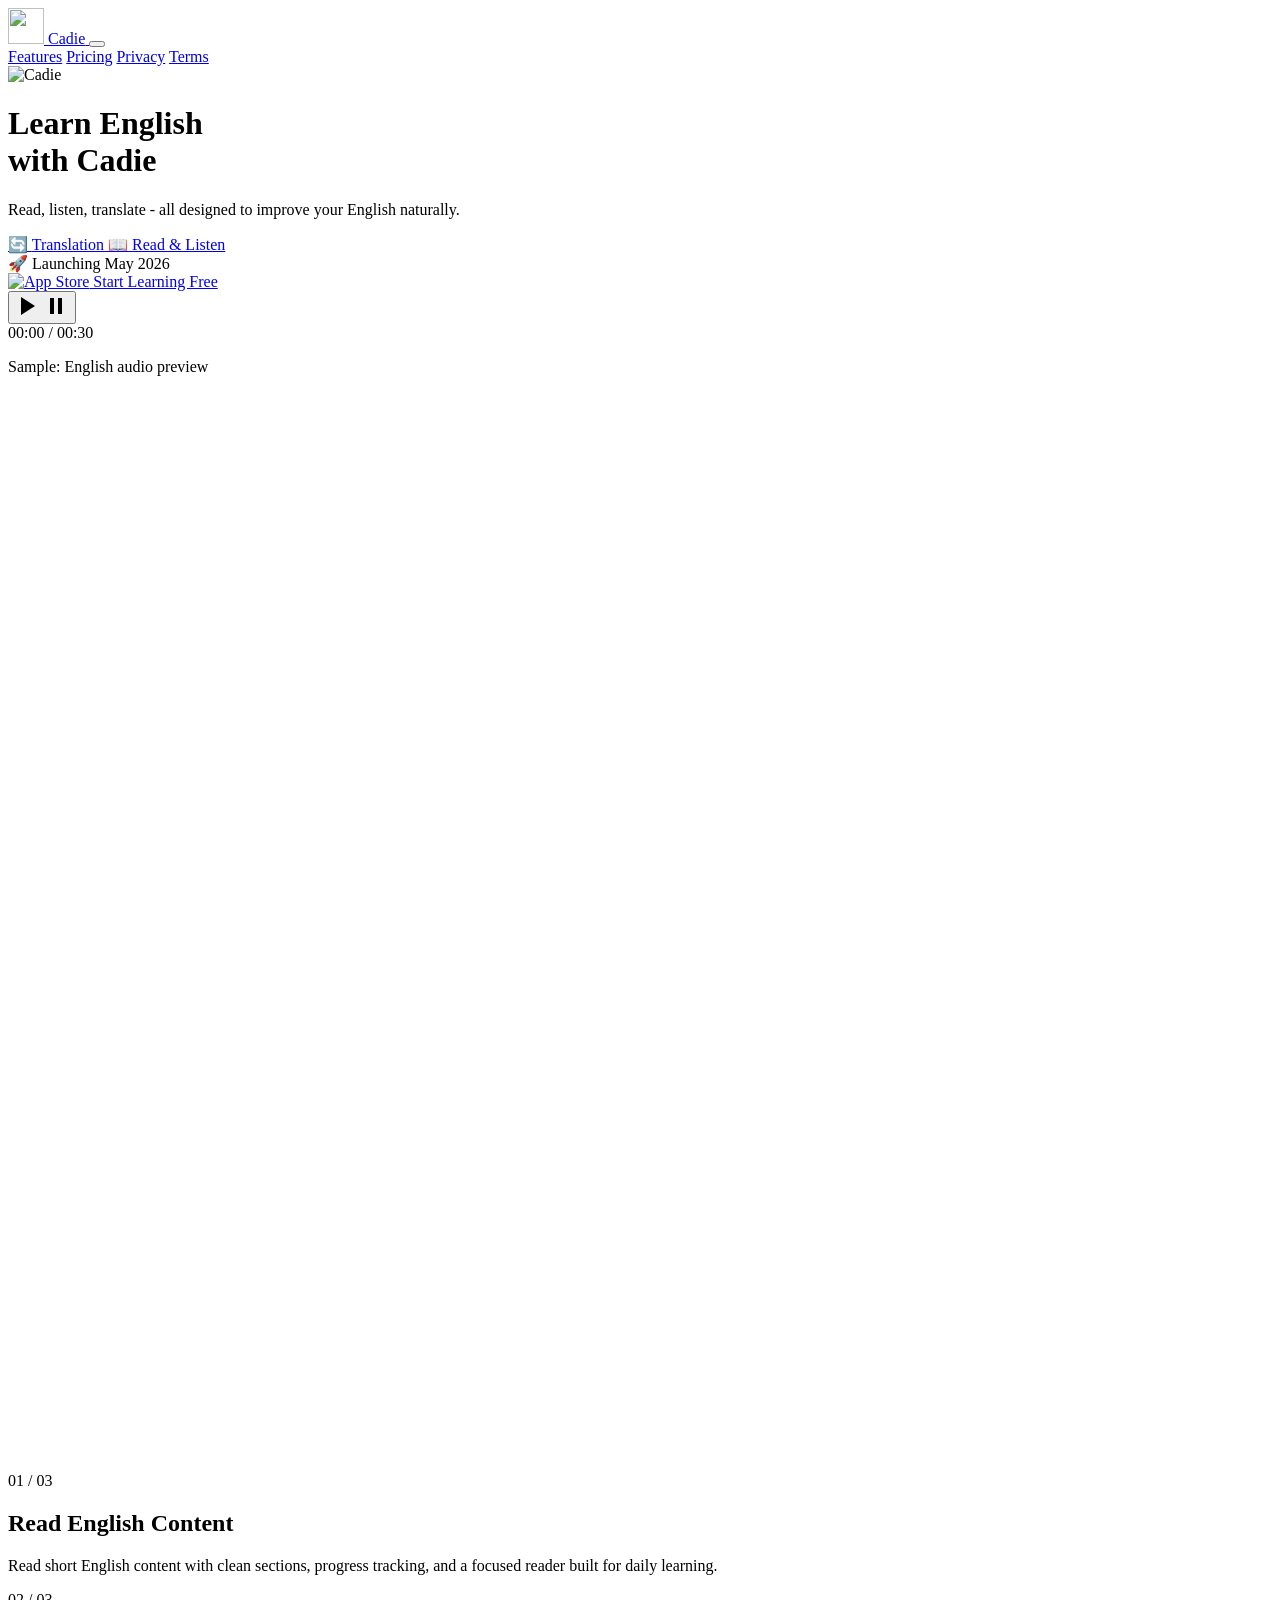
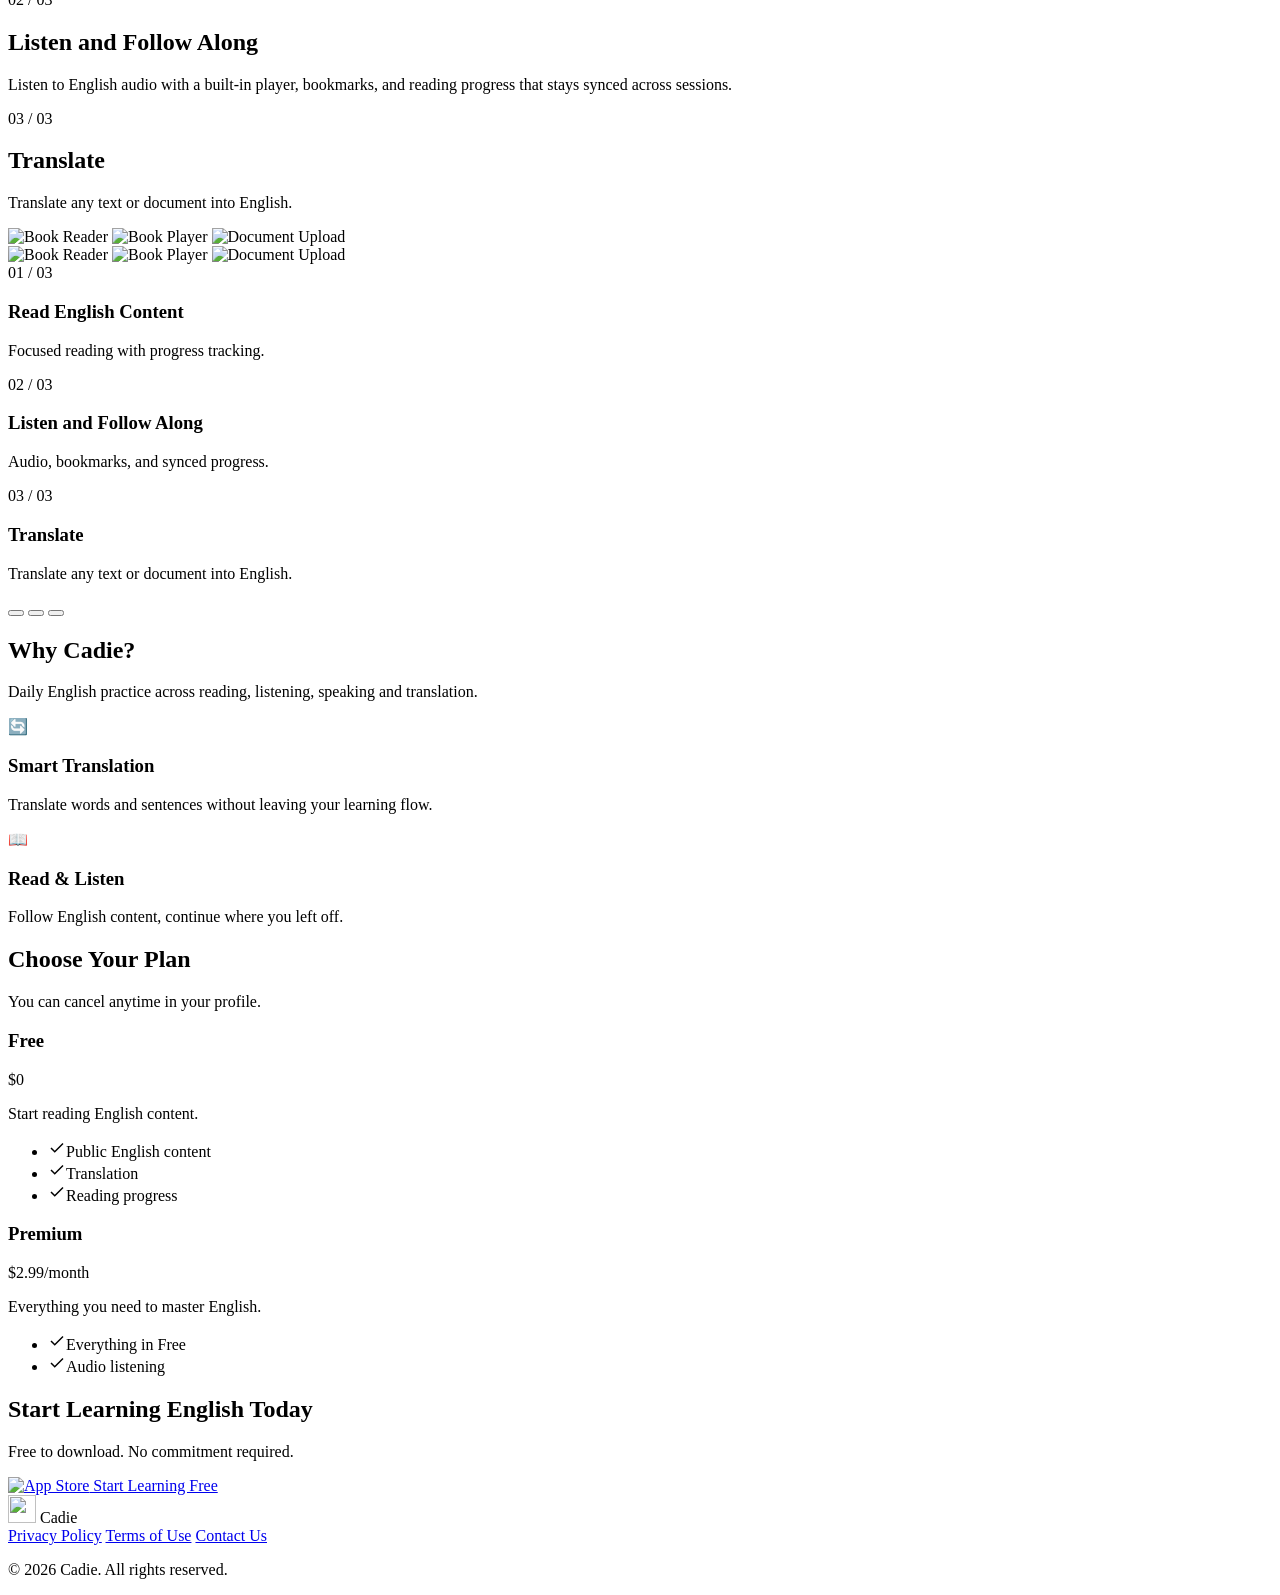
==== index.html @ 2ea4378e "refactor: simplify landing page by removing speaking and document features Remove speaking practice " ====
<!DOCTYPE html>
<html lang="en">
<head>
    <meta charset="UTF-8">
    <meta name="viewport" content="width=device-width, initial-scale=1.0">
    <title>Cadie - Read, Listen English</title>
    <meta name="description" content="Cadie helps you learn English naturally. Read and listen to English content, translate text.">
    <meta name="keywords" content="learn english, english app, english audio summaries, translation">
    <meta name="author" content="Cadie">
    <meta name="robots" content="index, follow">
    <link rel="canonical" href="https://aykutssert.github.io/cadie/">
    <!-- Open Graph -->
    <meta property="og:type" content="website">
    <meta property="og:url" content="https://aykutssert.github.io/cadie/">
    <meta property="og:title" content="Cadie - Read, Listen English">
    <meta property="og:description" content="Learn English with audio content, translation. Free to start.">
    <meta property="og:image" content="https://aykutssert.github.io/cadie/icon.png">
    <!-- Twitter Card -->
    <meta name="twitter:card" content="summary_large_image">
    <meta name="twitter:title" content="Cadie - Read, Listen English">
    <meta name="twitter:description" content="Learn English with audio content, translation.">
    <meta name="twitter:image" content="https://aykutssert.github.io/cadie/icon.png">
    <link rel="preconnect" href="https://fonts.googleapis.com">
    <link rel="preconnect" href="https://fonts.gstatic.com" crossorigin>
    <link href="https://fonts.googleapis.com/css2?family=Inter:wght@400;500;600;700&display=swap" rel="stylesheet">
    <link rel="stylesheet" href="style.css">
    <link rel="icon" type="image/png" href="icon.png">
</head>
<body>
    <div class="nav-overlay"></div>
    <nav class="navbar">
        <div class="container nav-content">
            <a href="." class="logo">
                <img src="dolphin.png" alt="" class="nav-logo" width="36" height="36">
                <span class="logo-text">Cadie</span>
            </a>
            <button class="nav-toggle" aria-label="Toggle menu">
                <span></span>
                <span></span>
                <span></span>
            </button>
            <div class="nav-links">
                <a href="#features">Features</a>
                <a href="#pricing">Pricing</a>
                <a href="privacy.html">Privacy</a>
                <a href="terms.html">Terms</a>
            </div>
        </div>
    </nav>

    <main class="hero">
        <div class="container">
            <div class="hero-content">
                <div class="app-logo">
                    <img src="dolphin.png" alt="Cadie" class="logo-image" width="160" height="160">
                </div>
                <h1>Learn English<br><span class="gradient-text">with </span><span class="cadie-orange">Cadie</span></h1>
                <p class="hero-subtitle">Read, listen, translate - all designed to improve your English naturally.</p>
                <div class="hero-features">
                    <a href="#features" class="feature-pill">
                        <span class="feature-icon">🔄</span>
                        <span>Translation</span>
                    </a>
                    <a href="#features" class="feature-pill">
                        <span class="feature-icon">📖</span>
                        <span>Read & Listen</span>
                    </a>
                </div>
                <div class="launch-banner text-center">
                    <span class="launch-badge">🚀</span>
                    <span class="launch-text">Launching May 2026</span>
                </div>
                <a href="https://apps.apple.com/app/cadie" class="download-btn">
                    <img src="app-store.svg" alt="App Store" width="28" height="32">
                    Start Learning Free
                </a>
            </div>
        </div>
    </main>

    <!-- Audio Preview -->
    <section class="podcast-preview-section">
        <div class="container">
            <div class="podcast-player">
                <button class="podcast-play-btn" id="podcastPlayBtn" aria-label="Play audio preview">
                    <svg class="play-icon" width="24" height="24" viewBox="0 0 24 24" fill="currentColor">
                        <polygon points="5 3 19 12 5 21 5 3"/>
                    </svg>
                    <svg class="pause-icon hidden" width="24" height="24" viewBox="0 0 24 24" fill="currentColor">
                        <rect x="6" y="4" width="4" height="16"/>
                        <rect x="14" y="4" width="4" height="16"/>
                    </svg>
                </button>
                <div class="podcast-waveform">
                    <div class="waveform-bars">
                        <span></span><span></span><span></span><span></span><span></span>
                        <span></span><span></span><span></span><span></span><span></span>
                        <span></span><span></span><span></span><span></span><span></span>
                        <span></span><span></span><span></span><span></span><span></span>
                    </div>
                </div>
                <div class="podcast-time" id="podcastTime">00:00 / 00:30</div>
            </div>
            <p class="podcast-label">Sample: English audio preview</p>
        </div>
    </section>

    <!-- Marquee Section -->
    <section class="marquee-section">
        <div class="marquee-row marquee-right">
            <div class="marquee-track">
                <div class="marquee-item"><img src="covers/1.avif" alt=""></div>
                <div class="marquee-item"><img src="covers/2.avif" alt=""></div>
                <div class="marquee-item"><img src="covers/3.avif" alt=""></div>
                <div class="marquee-item"><img src="covers/4.avif" alt=""></div>
                <div class="marquee-item"><img src="covers/5.avif" alt=""></div>
                <div class="marquee-item"><img src="covers/6.avif" alt=""></div>
                <div class="marquee-item"><img src="covers/7.avif" alt=""></div>
                <div class="marquee-item"><img src="covers/8.avif" alt=""></div>
                <div class="marquee-item"><img src="covers/9.avif" alt=""></div>
                <div class="marquee-item"><img src="covers/10.avif" alt=""></div>
                <div class="marquee-item"><img src="covers/11.avif" alt=""></div>
                <div class="marquee-item"><img src="covers/12.avif" alt=""></div>
                <div class="marquee-item"><img src="covers/13.avif" alt=""></div>
                <div class="marquee-item"><img src="covers/14.avif" alt=""></div>
                <div class="marquee-item"><img src="covers/15.avif" alt=""></div>
                <div class="marquee-item"><img src="covers/1.avif" alt=""></div>
                <div class="marquee-item"><img src="covers/2.avif" alt=""></div>
                <div class="marquee-item"><img src="covers/3.avif" alt=""></div>
                <div class="marquee-item"><img src="covers/4.avif" alt=""></div>
                <div class="marquee-item"><img src="covers/5.avif" alt=""></div>
                <div class="marquee-item"><img src="covers/6.avif" alt=""></div>
                <div class="marquee-item"><img src="covers/7.avif" alt=""></div>
                <div class="marquee-item"><img src="covers/8.avif" alt=""></div>
                <div class="marquee-item"><img src="covers/9.avif" alt=""></div>
                <div class="marquee-item"><img src="covers/10.avif" alt=""></div>
                <div class="marquee-item"><img src="covers/11.avif" alt=""></div>
                <div class="marquee-item"><img src="covers/12.avif" alt=""></div>
                <div class="marquee-item"><img src="covers/13.avif" alt=""></div>
                <div class="marquee-item"><img src="covers/14.avif" alt=""></div>
                <div class="marquee-item"><img src="covers/15.avif" alt=""></div>
            </div>
        </div>
        <div class="marquee-row marquee-left">
            <div class="marquee-track">
                <div class="marquee-item"><img src="covers/16.avif" alt=""></div>
                <div class="marquee-item"><img src="covers/17.avif" alt=""></div>
                <div class="marquee-item"><img src="covers/18.avif" alt=""></div>
                <div class="marquee-item"><img src="covers/19.avif" alt=""></div>
                <div class="marquee-item"><img src="covers/20.avif" alt=""></div>
                <div class="marquee-item"><img src="covers/21.avif" alt=""></div>
                <div class="marquee-item"><img src="covers/22.avif" alt=""></div>
                <div class="marquee-item"><img src="covers/23.avif" alt=""></div>
                <div class="marquee-item"><img src="covers/24.avif" alt=""></div>
                <div class="marquee-item"><img src="covers/25.avif" alt=""></div>
                <div class="marquee-item"><img src="covers/26.avif" alt=""></div>
                <div class="marquee-item"><img src="covers/27.avif" alt=""></div>
                <div class="marquee-item"><img src="covers/28.avif" alt=""></div>
                <div class="marquee-item"><img src="covers/29.avif" alt=""></div>
                <div class="marquee-item"><img src="covers/30.avif" alt=""></div>
                <div class="marquee-item"><img src="covers/16.avif" alt=""></div>
                <div class="marquee-item"><img src="covers/17.avif" alt=""></div>
                <div class="marquee-item"><img src="covers/18.avif" alt=""></div>
                <div class="marquee-item"><img src="covers/19.avif" alt=""></div>
                <div class="marquee-item"><img src="covers/20.avif" alt=""></div>
                <div class="marquee-item"><img src="covers/21.avif" alt=""></div>
                <div class="marquee-item"><img src="covers/22.avif" alt=""></div>
                <div class="marquee-item"><img src="covers/23.avif" alt=""></div>
                <div class="marquee-item"><img src="covers/24.avif" alt=""></div>
                <div class="marquee-item"><img src="covers/25.avif" alt=""></div>
                <div class="marquee-item"><img src="covers/26.avif" alt=""></div>
                <div class="marquee-item"><img src="covers/27.avif" alt=""></div>
                <div class="marquee-item"><img src="covers/28.avif" alt=""></div>
                <div class="marquee-item"><img src="covers/29.avif" alt=""></div>
                <div class="marquee-item"><img src="covers/30.avif" alt=""></div>
            </div>
        </div>
    </section>

    <!-- Scroll-Driven Phone Mockup Section -->
    <section id="features" class="features-scroll-section">
        <div class="container features-scroll-container">
            <!-- Left: Scrolling text content -->
            <div class="features-text-content">
                <div class="feature-step" data-step="1">
                    <span class="step-number">01 / 03</span>
                    <h2>Read English Content</h2>
                    <p>Read short English content with clean sections, progress tracking, and a focused reader built for daily learning.</p>
                </div>
                <div class="feature-step" data-step="2">
                    <span class="step-number">02 / 03</span>
                    <h2>Listen and Follow Along</h2>
                    <p>Listen to English audio with a built-in player, bookmarks, and reading progress that stays synced across sessions.</p>
                </div>
                <div class="feature-step" data-step="3">
                    <span class="step-number">03 / 03</span>
                    <h2>Translate</h2>
                    <p>Translate any text or document into English.</p>
                </div>
            </div>

            <!-- Right: Sticky phone mockup (Desktop only) -->
            <div class="phone-mockup-container desktop-only">
                <div class="raw-phone-container">
                    <img src="module-img/book-reader.svg" alt="Book Reader" class="raw-phone-img" data-step="1">
                    <img src="module-img/book-player.svg" alt="Book Player" class="raw-phone-img" data-step="2">
                    <img src="module-img/translate.svg" alt="Document Upload" class="raw-phone-img" data-step="3">
                </div>
            </div>

            <!-- Mobile Single Phone Carousel (Mobile only) -->
            <div class="mobile-carousel mobile-only">
                <div class="mobile-raw-container">
                    <img src="module-img/book-reader.svg" alt="Book Reader" class="mobile-raw-img" data-slide="0">
                    <img src="module-img/book-player.svg" alt="Book Player" class="mobile-raw-img" data-slide="1">
                    <img src="module-img/translate.svg" alt="Document Upload" class="mobile-raw-img" data-slide="2">
                </div>
                <div class="mobile-text-content">
                    <div class="mobile-text-slide" data-slide="0">
                        <span class="step-number">01 / 03</span>
                        <h3>Read English Content</h3>
                        <p>Focused reading with progress tracking.</p>
                    </div>
                    <div class="mobile-text-slide" data-slide="1">
                        <span class="step-number">02 / 03</span>
                        <h3>Listen and Follow Along</h3>
                        <p>Audio, bookmarks, and synced progress.</p>
                    </div>
                    <div class="mobile-text-slide" data-slide="2">
                        <span class="step-number">03 / 03</span>
                        <h3>Translate</h3>
                        <p>Translate any text or document into English.</p>
                    </div>
                </div>
                <div class="carousel-dots">
                    <button class="dot" data-slide="0"></button>
                    <button class="dot" data-slide="1"></button>
                    <button class="dot" data-slide="2"></button>
                </div>
            </div>
        </div>
    </section>

    <script>
        // Mobile Nav Toggle
        const navToggle = document.querySelector('.nav-toggle');
        const navLinks = document.querySelector('.nav-links');
        const navOverlay = document.querySelector('.nav-overlay');

        function toggleNav() {
            navToggle.classList.toggle('active');
            navLinks.classList.toggle('active');
            navOverlay.classList.toggle('active');
            document.body.style.overflow = navLinks.classList.contains('active') ? 'hidden' : '';
        }

        if (navToggle) {
            navToggle.addEventListener('click', toggleNav);
        }

        if (navOverlay) {
            navOverlay.addEventListener('click', toggleNav);
        }

        // Close nav when clicking links
        document.querySelectorAll('.nav-links a').forEach(link => {
            link.addEventListener('click', () => {
                if (navLinks.classList.contains('active')) {
                    toggleNav();
                }
            });
        });

        // Smooth scroll for anchor links
        document.querySelectorAll('a[href^="#"]').forEach(anchor => {
            anchor.addEventListener('click', function(e) {
                e.preventDefault();
                const target = document.querySelector(this.getAttribute('href'));
                if (target) {
                    target.scrollIntoView({ behavior: 'smooth', block: 'start' });
                }
            });
        });

        // Scroll-driven phone mockup section (Desktop)
        document.addEventListener('DOMContentLoaded', function() {
            const steps = document.querySelectorAll('.feature-step');
            const screenImages = document.querySelectorAll('.raw-phone-img');

            function updateActiveStep() {
                if (window.innerWidth <= 1024) return;
                const mid = window.innerHeight / 2;
                let activeStep = null;
                steps.forEach(step => {
                    const rect = step.getBoundingClientRect();
                    if (rect.top <= mid && rect.bottom >= mid) {
                        activeStep = step;
                    }
                });
                if (!activeStep) {
                    // fallback: pick closest step center to viewport middle
                    let minDist = Infinity;
                    steps.forEach(step => {
                        const rect = step.getBoundingClientRect();
                        const center = (rect.top + rect.bottom) / 2;
                        const dist = Math.abs(center - mid);
                        if (dist < minDist) { minDist = dist; activeStep = step; }
                    });
                }
                if (!activeStep) return;
                const step = activeStep.dataset.step;
                steps.forEach(s => s.classList.remove('active'));
                activeStep.classList.add('active');
                screenImages.forEach(img => {
                    img.classList.remove('active');
                    if (img.dataset.step === step) img.classList.add('active');
                });
            }

            window.addEventListener('scroll', updateActiveStep, { passive: true });
            updateActiveStep();

            // Mobile Single Phone Carousel
            const mobileCarousel = document.querySelector('.mobile-carousel');
            const mobileScreenImgs = document.querySelectorAll('.mobile-raw-img');
            const mobileTextSlides = document.querySelectorAll('.mobile-text-slide');
            const mobileDots = document.querySelectorAll('.carousel-dots .dot');
            
            if (mobileCarousel && mobileScreenImgs.length > 0) {
                let currentSlide = 0;
                let startX = 0;
                let isDragging = false;

                function goToSlide(index) {
                    if (index < 0) index = 0;
                    if (index >= mobileScreenImgs.length) index = mobileScreenImgs.length - 1;
                    currentSlide = index;
                    
                    // Update screen image
                    mobileScreenImgs.forEach((img, i) => {
                        img.classList.toggle('active', i === currentSlide);
                    });
                    
                    // Update text
                    mobileTextSlides.forEach((slide, i) => {
                        slide.classList.toggle('active', i === currentSlide);
                    });
                    
                    // Update dots
                    mobileDots.forEach((dot, i) => {
                        dot.classList.toggle('active', i === currentSlide);
                    });
                }

                // Dot click handlers
                mobileDots.forEach((dot, index) => {
                    dot.addEventListener('click', () => goToSlide(index));
                });

                // Touch/Swipe handlers on the carousel container
                mobileCarousel.addEventListener('touchstart', (e) => {
                    startX = e.touches[0].clientX;
                    isDragging = true;
                }, { passive: true });

                mobileCarousel.addEventListener('touchend', (e) => {
                    if (!isDragging) return;
                    isDragging = false;
                    
                    const endX = e.changedTouches[0].clientX;
                    const diff = startX - endX;
                    
                    if (diff > 50) {
                        goToSlide(currentSlide + 1);
                    } else if (diff < -50) {
                        goToSlide(currentSlide - 1);
                    }
                }, { passive: true });

                // Mouse drag handlers for desktop testing
                mobileCarousel.addEventListener('mousedown', (e) => {
                    startX = e.clientX;
                    isDragging = true;
                });

                mobileCarousel.addEventListener('mouseup', (e) => {
                    if (!isDragging) return;
                    isDragging = false;
                    
                    const diff = startX - e.clientX;
                    
                    if (diff > 50) {
                        goToSlide(currentSlide + 1);
                    } else if (diff < -50) {
                        goToSlide(currentSlide - 1);
                    }
                });

                mobileCarousel.addEventListener('mouseleave', () => {
                    isDragging = false;
                });
            }

            // Actors section - click to play audio preview
            const actorCards = document.querySelectorAll('.actor-card');
            let currentAudio = null;
            let currentCard = null;
            
            actorCards.forEach(card => {
                card.addEventListener('click', function() {
                    const audioPath = this.dataset.audio;
                    
                    // If clicking the same card that's playing, stop it
                    if (currentCard === this && currentAudio && !currentAudio.paused) {
                        currentAudio.pause();
                        currentAudio.currentTime = 0;
                        this.classList.remove('playing');
                        currentCard = null;
                        return;
                    }
                    
                    // Stop any currently playing audio
                    if (currentAudio) {
                        currentAudio.pause();
                        currentAudio.currentTime = 0;
                        if (currentCard) {
                            currentCard.classList.remove('playing');
                        }
                    }
                    
                    // Play new audio
                    currentAudio = new Audio(audioPath);
                    currentCard = this;
                    this.classList.add('playing');
                    
                    currentAudio.play().catch(e => {
                        console.log('Audio playback failed:', e);
                    });
                    
                    currentAudio.onended = () => {
                        this.classList.remove('playing');
                        currentAudio = null;
                        currentCard = null;
                    };
                });
            });

            // Mobile Actors Carousel
            const isMobile = window.innerWidth <= 900;
            if (isMobile) {
                const actorsGrid = document.querySelector('.actors-grid');
                const actorCards = document.querySelectorAll('.actor-card');
                const actorDots = document.querySelectorAll('.actors-dot');
                
                if (actorsGrid && actorCards.length > 0) {
                    let currentActor = 0;
                    let startX = 0;
                    let isDragging = false;
                    let scrollLeft = 0;

                    // Set first card active
                    actorCards[0].classList.add('active');

                    function goToActor(index) {
                        if (index < 0) index = 0;
                        if (index >= actorCards.length) index = actorCards.length - 1;
                        currentActor = index;
                        
                        const cardWidth = 240;
                        const gap = 16;
                        const offset = currentActor * (cardWidth + gap);
                        
                        actorCards.forEach((card, i) => {
                            card.classList.toggle('active', i === currentActor);
                        });
                        
                        actorDots.forEach((dot, i) => {
                            dot.classList.toggle('active', i === currentActor);
                        });

                        // Scroll to center the card
                        const containerWidth = actorsGrid.parentElement.offsetWidth;
                        const centerOffset = offset - (containerWidth / 2) + (cardWidth / 2);
                        actorsGrid.parentElement.scrollTo({
                            left: centerOffset,
                            behavior: 'smooth'
                        });
                    }

                    // Touch events for swipe
                    actorsGrid.addEventListener('touchstart', (e) => {
                        isDragging = true;
                        startX = e.touches[0].clientX;
                    }, { passive: true });

                    actorsGrid.addEventListener('touchmove', (e) => {
                        if (!isDragging) return;
                    }, { passive: true });

                    actorsGrid.addEventListener('touchend', (e) => {
                        if (!isDragging) return;
                        isDragging = false;
                        const endX = e.changedTouches[0].clientX;
                        const diff = startX - endX;
                        
                        if (Math.abs(diff) > 50) {
                            if (diff > 0) {
                                goToActor(currentActor + 1);
                            } else {
                                goToActor(currentActor - 1);
                            }
                        }
                    }, { passive: true });

                    // Dot navigation
                    actorDots.forEach((dot, index) => {
                        dot.addEventListener('click', () => goToActor(index));
                    });

                    // Click on card to activate
                    actorCards.forEach((card, index) => {
                        card.addEventListener('click', () => goToActor(index));
                    });
                }
            }

            // Podcast Player
            const podcastPlayBtn = document.getElementById('podcastPlayBtn');
            const podcastPlayer = document.querySelector('.podcast-player');
            const podcastTime = document.getElementById('podcastTime');
            
            if (podcastPlayBtn) {
                let podcastAudio = new Audio('book-audio.mp3');
                let isPlaying = false;
                
                function formatTime(seconds) {
                    const mins = Math.floor(seconds / 60);
                    const secs = Math.floor(seconds % 60);
                    return `${mins.toString().padStart(2, '0')}:${secs.toString().padStart(2, '0')}`;
                }
                
                function updateTime() {
                    const current = formatTime(podcastAudio.currentTime);
                    const duration = formatTime(podcastAudio.duration || 30);
                    podcastTime.textContent = `${current} / ${duration}`;
                }
                
                podcastPlayBtn.addEventListener('click', () => {
                    isPlaying = !isPlaying;
                    
                    if (isPlaying) {
                        podcastAudio.play().catch(e => console.log('Audio play failed:', e));
                        podcastPlayer.classList.add('playing');
                        podcastPlayBtn.querySelector('.play-icon').classList.add('hidden');
                        podcastPlayBtn.querySelector('.pause-icon').classList.remove('hidden');
                    } else {
                        podcastAudio.pause();
                        podcastPlayer.classList.remove('playing');
                        podcastPlayBtn.querySelector('.play-icon').classList.remove('hidden');
                        podcastPlayBtn.querySelector('.pause-icon').classList.add('hidden');
                    }
                });
                
                podcastAudio.addEventListener('timeupdate', updateTime);
                
                podcastAudio.addEventListener('ended', () => {
                    isPlaying = false;
                    podcastPlayer.classList.remove('playing');
                    podcastPlayBtn.querySelector('.play-icon').classList.remove('hidden');
                    podcastPlayBtn.querySelector('.pause-icon').classList.add('hidden');
                    podcastAudio.currentTime = 0;
                    updateTime();
                });
                
                // Initial time display
                podcastAudio.addEventListener('loadedmetadata', updateTime);
            }
        });
    </script>

    <!-- Why Cadie Section -->
    <section class="why-section">
        <div class="container">
            <div class="why-header">
                <h2>Why Cadie?</h2>
                <p>Daily English practice across reading, listening, speaking and translation.</p>
            </div>
            <div class="why-grid">
                <div class="why-card">
                    <div class="why-icon">🔄</div>
                    <h3>Smart Translation</h3>
                    <p>Translate words and sentences without leaving your learning flow.</p>
                </div>
                <div class="why-card">
                    <div class="why-icon">📖</div>
                    <h3>Read & Listen</h3>
                    <p>Follow English content, continue where you left off.</p>
                </div>
            </div>
        </div>
    </section>

    <!-- Pricing Section -->
    <section id="pricing" class="pricing-section">
        <div class="container">
            <div class="pricing-header">
                <h2>Choose Your Plan</h2>
                <p>You can cancel anytime in your profile.</p>
            </div>
            <div class="pricing-grid">
                <!-- Free Plan -->
                <div class="pricing-card">
                    <div class="pricing-card-header">
                        <h3>Free</h3>
                        <div class="price">$0</div>
                    </div>
                    <p class="pricing-summary">Start reading English content.</p>
                    <ul class="pricing-features">
                        <li><svg width="18" height="18" viewBox="0 0 24 24" fill="none" stroke="currentColor" stroke-width="2"><polyline points="20 6 9 17 4 12"/></svg><span>Public English content</span></li>
                        <li><svg width="18" height="18" viewBox="0 0 24 24" fill="none" stroke="currentColor" stroke-width="2"><polyline points="20 6 9 17 4 12"/></svg><span>Translation</span></li>
                        <li><svg width="18" height="18" viewBox="0 0 24 24" fill="none" stroke="currentColor" stroke-width="2"><polyline points="20 6 9 17 4 12"/></svg><span>Reading progress</span></li>
                    </ul>
                </div>

                <!-- Premium Plan -->
                <div class="pricing-card">
                    <div class="pricing-card-header">
                        <h3>Premium</h3>
                        <div class="price">$2.99<span>/month</span></div>
                    </div>
                    <p class="pricing-summary">Everything you need to master English.</p>
                    <ul class="pricing-features">
                        <li><svg width="18" height="18" viewBox="0 0 24 24" fill="none" stroke="currentColor" stroke-width="2"><polyline points="20 6 9 17 4 12"/></svg><span>Everything in Free</span></li>
                        <li><svg width="18" height="18" viewBox="0 0 24 24" fill="none" stroke="currentColor" stroke-width="2"><polyline points="20 6 9 17 4 12"/></svg><span>Audio listening</span></li>
                    </ul>
                </div>
            </div>
        </div>
    </section>

    <!-- CTA Section -->
    <section class="cta-section">
        <div class="container">
            <div class="cta-content">
                <h2>Start Learning English Today</h2>
                <p>Free to download. No commitment required.</p>
                <a href="https://apps.apple.com/app/cadie" class="download-btn">
                    <img src="app-store.svg" alt="App Store" width="28" height="32">
                    Start Learning Free
                </a>
            </div>
        </div>
    </section>

    <footer class="footer">
        <div class="container footer-content">
            <div class="footer-brand">
                <img src="dolphin.png" alt="" class="footer-logo" width="28" height="28">
                <span class="footer-name">Cadie</span>
            </div>
            <div class="footer-links">
                <a href="privacy.html">Privacy Policy</a>
                <a href="terms.html">Terms of Use</a>
                <a href="mailto:aykutssert@gmail.com">Contact Us</a>
            </div>
            <p class="footer-copy">&copy; 2026 Cadie. All rights reserved.</p>
        </div>
    </footer>
</body>
</html>
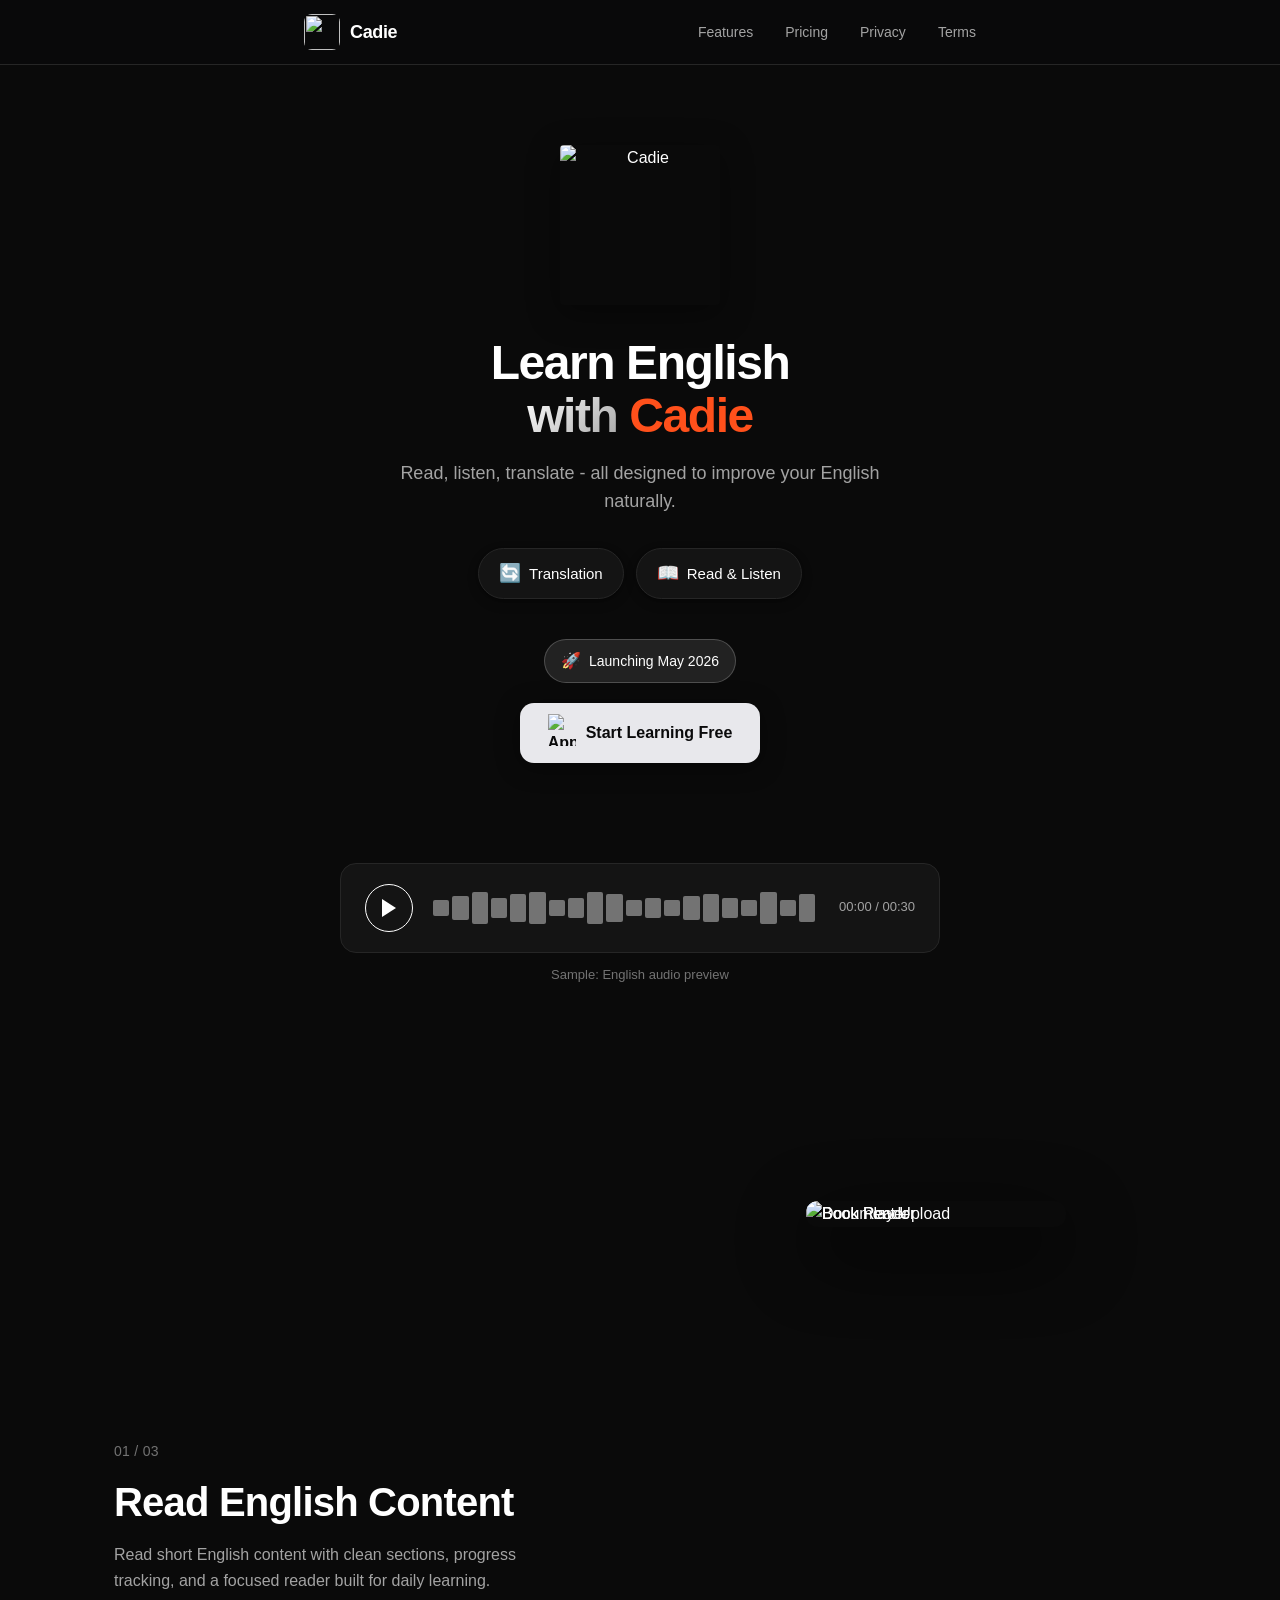
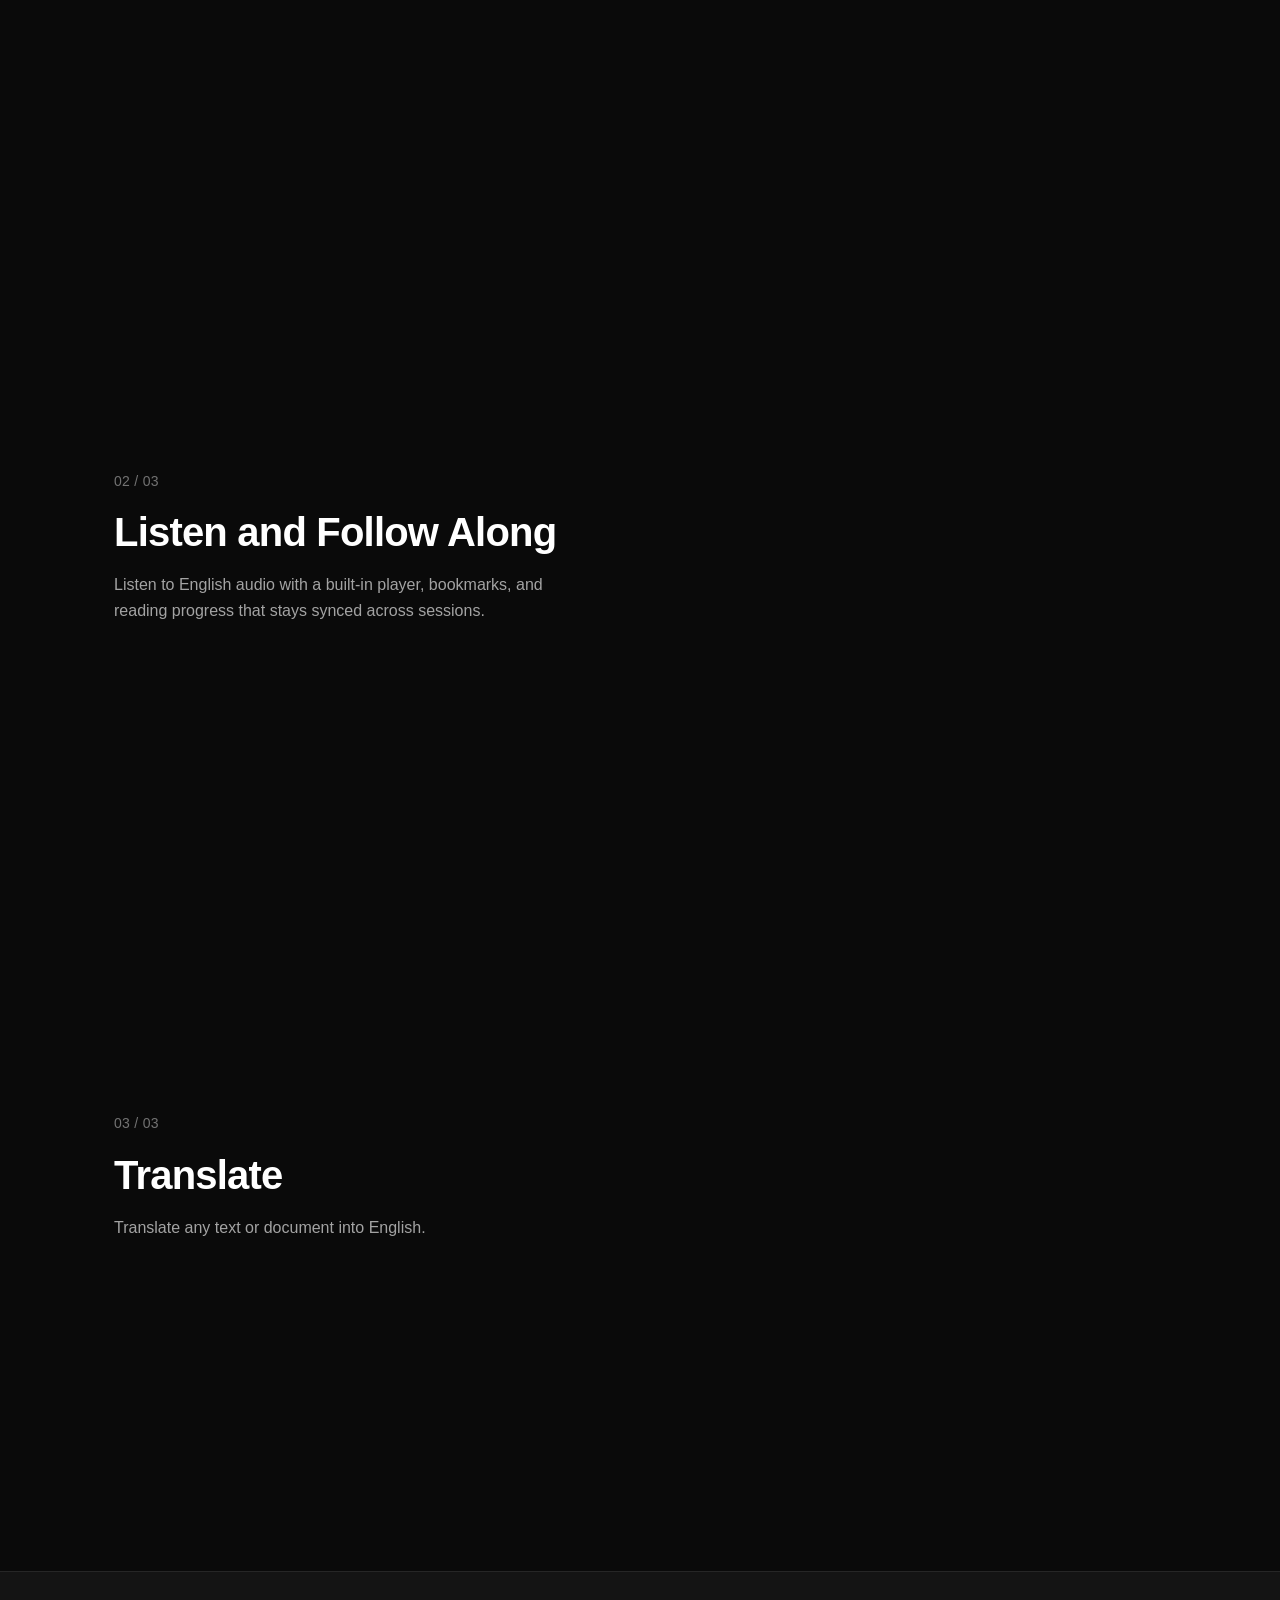
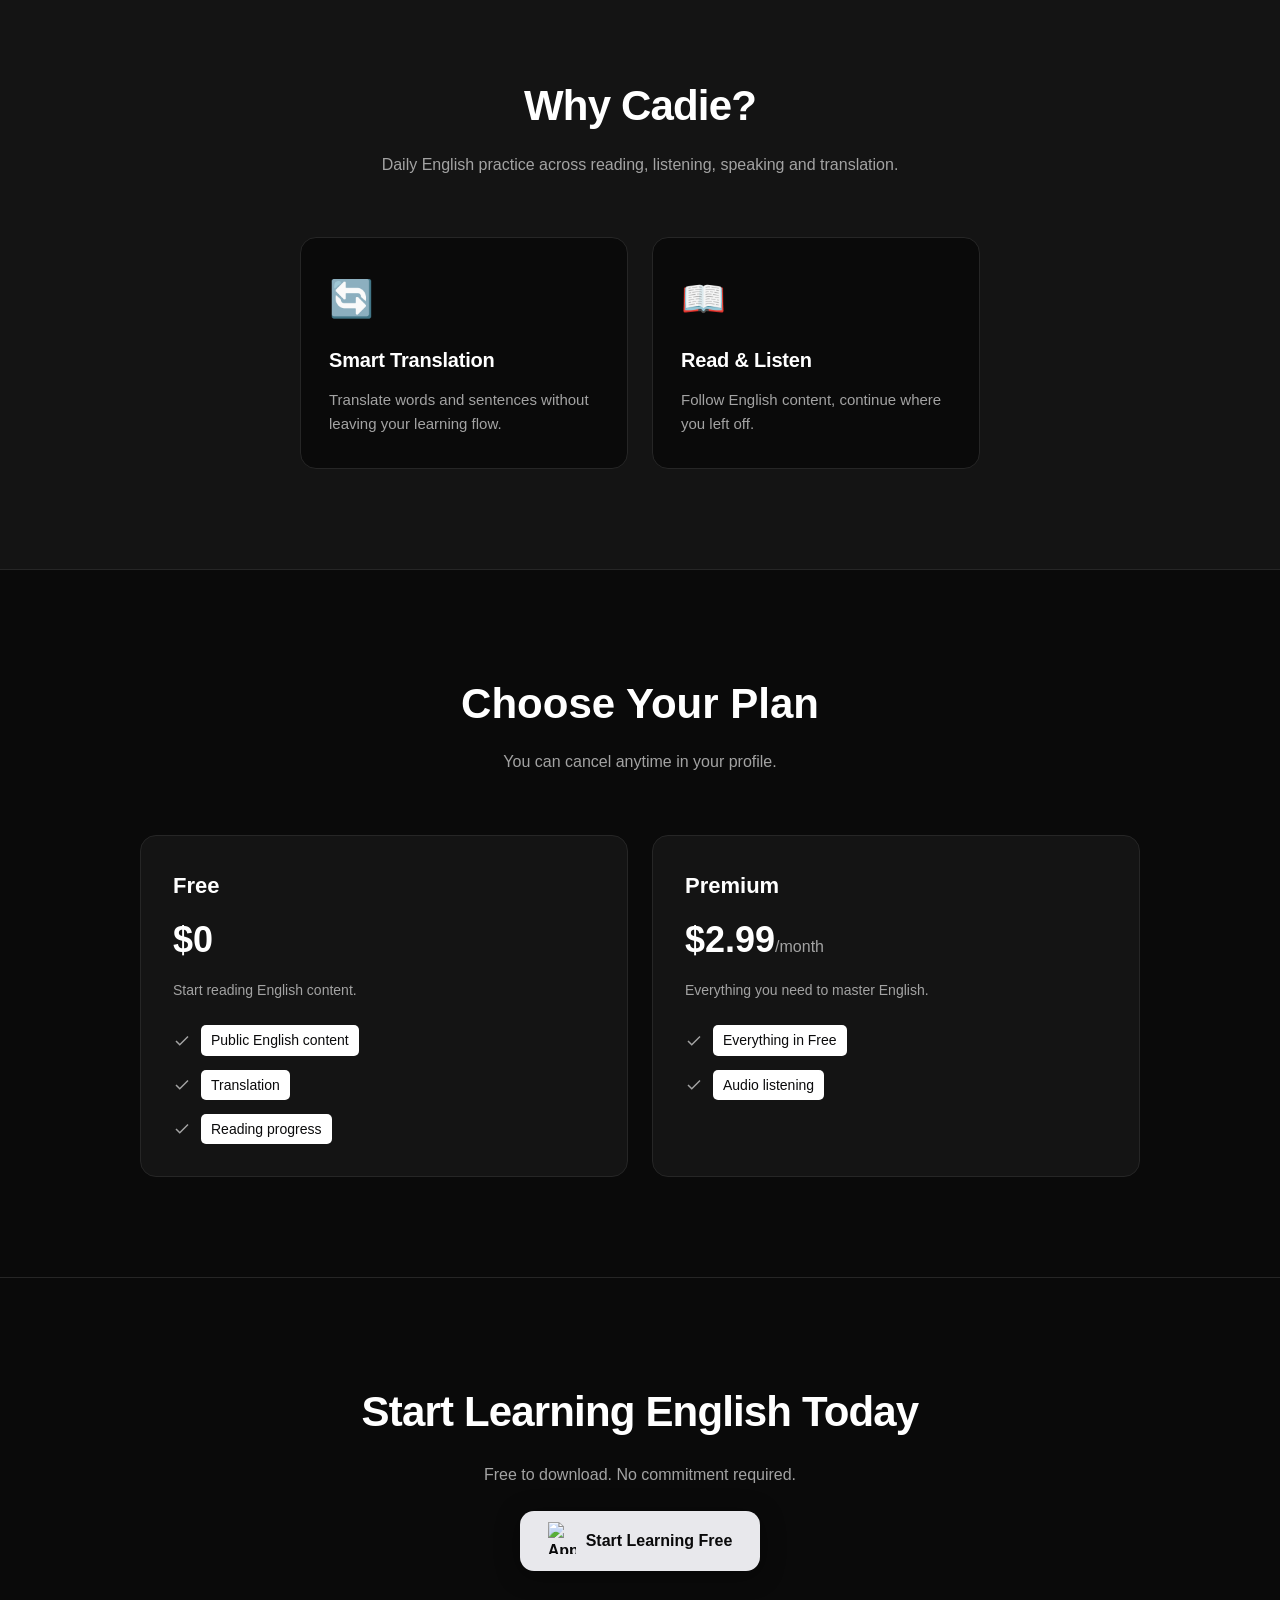
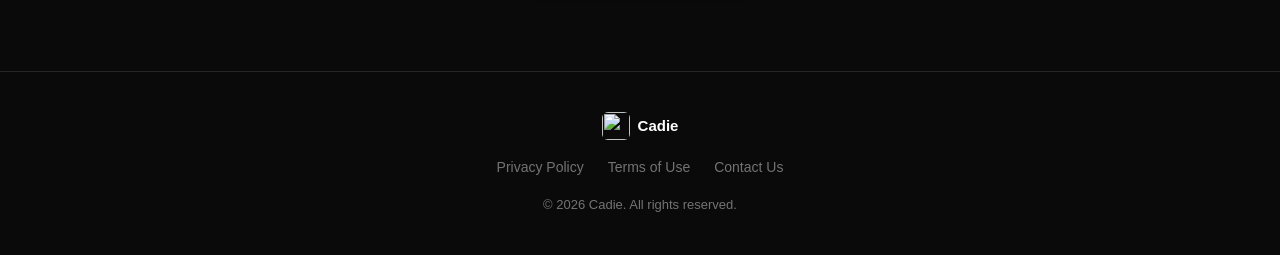
==== commit bdb74103: "fix: center 2-card why-grid and initialize mobile carousel first slide why-grid was set to 3 columns" ====
--- a/index.html
+++ b/index.html
@@ -399,6 +399,8 @@
                 mobileCarousel.addEventListener('mouseleave', () => {
                     isDragging = false;
                 });
+
+                goToSlide(0);
             }
 
             // Actors section - click to play audio preview
--- a/style.css
+++ b/style.css
@@ -0,0 +1,1450 @@
+/* ============================================
+   Cadie — Legal Pages
+   Clean, modern, professional
+   ============================================ */
+
+:root {
+    --bg: #0A0A0A;
+    --bg-card: #141414;
+    --text-primary: #FFFFFF;
+    --text-secondary: #A3A3A3;
+    --text-muted: #737373;
+    --accent: #FFFFFF;
+    --accent-light: #E5E5E5;
+    --accent-bg: #1A1A1A;
+    --border: #262626;
+    --radius: 16px;
+    --radius-sm: 10px;
+    --shadow: 0 1px 3px rgba(0,0,0,0.3), 0 4px 12px rgba(0,0,0,0.2);
+    --shadow-lg: 0 4px 24px rgba(0,0,0,0.4);
+}
+
+* {
+    margin: 0;
+    padding: 0;
+    box-sizing: border-box;
+}
+
+html {
+    scroll-behavior: smooth;
+}
+
+body {
+    font-family: 'Inter', -apple-system, BlinkMacSystemFont, sans-serif;
+    background: var(--bg);
+    color: var(--text-primary);
+    line-height: 1.6;
+    -webkit-font-smoothing: antialiased;
+    padding-top: 65px;
+}
+
+.container {
+    max-width: 1100px;
+    margin: 0 auto;
+    padding: 0 24px;
+}
+
+/* ============================================
+   NAVBAR
+   ============================================ */
+
+.navbar {
+    position: fixed;
+    top: 0;
+    left: 0;
+    right: 0;
+    background: rgba(10, 10, 11, 0.85);
+    backdrop-filter: blur(20px);
+    -webkit-backdrop-filter: blur(20px);
+    border-bottom: 1px solid var(--border);
+    z-index: 100;
+    padding: 14px 0;
+}
+
+.nav-content {
+    display: flex;
+    align-items: center;
+    justify-content: space-between;
+    max-width: 720px;
+}
+
+.logo {
+    display: flex;
+    align-items: center;
+    gap: 10px;
+    text-decoration: none;
+    color: var(--text-primary);
+}
+
+.logo-icon {
+    display: flex;
+    align-items: center;
+    justify-content: center;
+    width: 36px;
+    height: 36px;
+    background: var(--text-primary);
+    color: var(--bg);
+    border-radius: 10px;
+    font-weight: 700;
+    font-size: 18px;
+}
+
+.nav-logo {
+    width: 36px;
+    height: 36px;
+    border-radius: 8px;
+    object-fit: cover;
+}
+
+.footer-logo {
+    width: 28px;
+    height: 28px;
+    border-radius: 6px;
+    object-fit: cover;
+}
+
+.logo-text {
+    font-weight: 600;
+    font-size: 18px;
+    letter-spacing: -0.02em;
+}
+
+.nav-links {
+    display: flex;
+    gap: 32px;
+}
+
+.nav-links a {
+    font-size: 14px;
+    font-weight: 500;
+    color: var(--text-secondary);
+    text-decoration: none;
+    transition: color 0.2s ease;
+}
+
+.nav-links a:hover {
+    color: var(--text-primary);
+}
+
+.nav-toggle {
+    display: none;
+    flex-direction: column;
+    gap: 5px;
+    background: none;
+    border: none;
+    cursor: pointer;
+    padding: 8px;
+}
+
+.nav-toggle span {
+    width: 24px;
+    height: 2px;
+    background: var(--text-primary);
+    transition: all 0.3s ease;
+}
+
+.nav-toggle.active span:nth-child(1) {
+    transform: rotate(45deg) translate(5px, 5px);
+}
+
+.nav-toggle.active span:nth-child(2) {
+    opacity: 0;
+}
+
+.nav-toggle.active span:nth-child(3) {
+    transform: rotate(-45deg) translate(5px, -5px);
+}
+
+@media (max-width: 768px) {
+    .nav-toggle {
+        display: flex;
+        z-index: 101;
+    }
+
+    .nav-links {
+        position: fixed;
+        top: 0;
+        right: 0;
+        width: 280px;
+        height: 100vh;
+        background: var(--bg-card);
+        flex-direction: column;
+        gap: 0;
+        padding: 80px 32px 32px;
+        transform: translateX(100%);
+        transition: transform 0.3s ease;
+        z-index: 100;
+        border-left: 1px solid var(--border);
+    }
+
+    .nav-links.active {
+        transform: translateX(0);
+    }
+
+    .nav-links a {
+        padding: 16px 0;
+        font-size: 18px;
+        border-bottom: 1px solid var(--border);
+    }
+
+    .nav-overlay {
+        display: none;
+        position: fixed;
+        top: 0;
+        left: 0;
+        width: 100%;
+        height: 100%;
+        background: rgba(0, 0, 0, 0.5);
+        z-index: 99;
+    }
+
+    .nav-overlay.active {
+        display: block;
+    }
+}
+
+.hero-link {
+    display: inline-block;
+    margin-top: 20px;
+    font-size: 15px;
+    color: var(--text-secondary);
+    text-decoration: none;
+    transition: color 0.2s;
+}
+
+.hero-link:hover {
+    color: var(--text-primary);
+}
+
+/* ============================================
+   HERO (index page)
+   ============================================ */
+
+.hero {
+    padding: 80px 0 60px;
+    text-align: center;
+}
+
+.hero h1 {
+    font-size: 48px;
+    font-weight: 700;
+    letter-spacing: -0.03em;
+    line-height: 1.1;
+    margin-bottom: 16px;
+}
+
+.gradient-text {
+    background: linear-gradient(135deg, #ffffff 0%, #a0a0a0 100%);
+    -webkit-background-clip: text;
+    -webkit-text-fill-color: transparent;
+    background-clip: text;
+}
+
+.cadie-orange {
+    color: #FF501B;
+}
+
+.hero-subtitle {
+    font-size: 18px;
+    color: var(--text-secondary);
+    max-width: 480px;
+    margin: 0 auto 32px;
+    line-height: 1.6;
+}
+
+.hero-features {
+    display: flex;
+    justify-content: center;
+    gap: 12px;
+    margin-bottom: 40px;
+    flex-wrap: wrap;
+}
+
+.feature-pill {
+    display: flex;
+    align-items: center;
+    gap: 8px;
+    padding: 10px 20px;
+    background: var(--bg-card);
+    border: 1px solid var(--border);
+    border-radius: 100px;
+    font-size: 15px;
+    font-weight: 500;
+    color: var(--text-primary);
+    box-shadow: var(--shadow);
+    text-decoration: none;
+    cursor: pointer;
+}
+
+.feature-icon {
+    font-size: 18px;
+}
+
+.download-btn {
+    display: inline-flex;
+    align-items: center;
+    gap: 10px;
+    padding: 14px 28px;
+    background: #E8E8EC;
+    color: #0A0A0B;
+    text-decoration: none;
+    border-radius: 14px;
+    font-size: 16px;
+    font-weight: 600;
+    transition: transform 0.2s, box-shadow 0.2s;
+    box-shadow: var(--shadow-lg);
+}
+
+.download-btn:hover {
+    transform: translateY(-2px);
+    box-shadow: 0 8px 24px rgba(0, 0, 0, 0.12);
+}
+
+.launch-banner {
+    display: flex;
+    align-items: center;
+    justify-content: center;
+    gap: 8px;
+    margin: 16px 0 20px 0;
+    padding: 8px 16px;
+    background: rgba(255, 255, 255, 0.1);
+    border: 1px solid rgba(255, 255, 255, 0.2);
+    border-radius: 100px;
+    backdrop-filter: blur(10px);
+    -webkit-backdrop-filter: blur(10px);
+    width: fit-content;
+    margin-left: auto;
+    margin-right: auto;
+}
+
+.text-center {
+    text-align: center;
+}
+
+.launch-badge {
+    font-size: 16px;
+}
+
+.launch-text {
+    font-size: 14px;
+    font-weight: 500;
+    color: var(--text-primary);
+}
+
+.download-btn svg,
+.download-btn img {
+    width: 28px;
+    height: 32px;
+    display: block;
+    align-self: center;
+    transform: translateY(-3px);
+}
+
+/* ============================================
+   LEGAL PAGES (privacy & terms)
+   ============================================ */
+
+.legal-page {
+    padding: 48px 0 80px;
+}
+
+.legal-header {
+    margin-bottom: 40px;
+}
+
+.legal-header h1 {
+    font-size: 36px;
+    font-weight: 700;
+    letter-spacing: -0.03em;
+    margin-bottom: 8px;
+}
+
+.legal-date {
+    font-size: 14px;
+    color: var(--text-muted);
+    font-weight: 500;
+}
+
+.legal-content {
+    background: var(--bg-card);
+    border: 1px solid var(--border);
+    border-radius: var(--radius);
+    padding: 40px;
+    box-shadow: var(--shadow);
+}
+
+.legal-content h2 {
+    font-size: 20px;
+    font-weight: 600;
+    letter-spacing: -0.02em;
+    margin-top: 36px;
+    margin-bottom: 12px;
+    color: var(--text-primary);
+}
+
+.legal-content h2:first-child {
+    margin-top: 0;
+}
+
+.legal-content p {
+    font-size: 15px;
+    line-height: 1.7;
+    color: var(--text-secondary);
+    margin-bottom: 12px;
+}
+
+.legal-content ul {
+    margin: 8px 0 16px 20px;
+    color: var(--text-secondary);
+    font-size: 15px;
+    line-height: 1.8;
+}
+
+.legal-content li {
+    margin-bottom: 4px;
+}
+
+.legal-content a {
+    color: var(--text-secondary);
+    text-decoration: none;
+    font-weight: 500;
+}
+
+.legal-content a:hover {
+    text-decoration: underline;
+}
+
+.legal-content strong {
+    color: var(--text-primary);
+    font-weight: 600;
+}
+
+.highlight-box {
+    background: var(--accent-bg);
+    border-radius: var(--radius-sm);
+    padding: 16px 20px;
+    margin: 16px 0;
+    border-left: 3px solid var(--text-secondary);
+}
+
+.highlight-box p {
+    color: var(--text-primary);
+    margin-bottom: 0;
+    font-size: 14px;
+}
+
+/* ============================================
+   FOOTER
+   ============================================ */
+
+.footer {
+    border-top: 1px solid var(--border);
+    padding: 40px 0;
+    text-align: center;
+}
+
+.footer-content {
+    display: flex;
+    flex-direction: column;
+    align-items: center;
+    gap: 16px;
+}
+
+.footer-brand {
+    display: flex;
+    align-items: center;
+    gap: 8px;
+}
+
+.footer-name {
+    font-weight: 600;
+    font-size: 15px;
+}
+
+.footer-links {
+    display: flex;
+    gap: 24px;
+}
+
+.footer-links a {
+    text-decoration: none;
+    color: var(--text-muted);
+    font-size: 14px;
+    font-weight: 500;
+    transition: color 0.2s;
+}
+
+.footer-links a:hover {
+    color: var(--text-secondary);
+}
+
+.footer-copy {
+    font-size: 13px;
+    color: var(--text-muted);
+}
+
+/* ============================================
+   RESPONSIVE
+   ============================================ */
+
+@media (max-width: 640px) {
+    .hero h1 {
+        font-size: 32px;
+    }
+
+    .hero-subtitle {
+        font-size: 16px;
+    }
+
+    .legal-header h1 {
+        font-size: 28px;
+    }
+
+    .legal-content {
+        padding: 24px;
+    }
+
+    .nav-links {
+        gap: 16px;
+    }
+
+    .nav-links a {
+        font-size: 13px;
+    }
+
+    .footer-links {
+        gap: 16px;
+    }
+}
+
+/* ============================================
+   APP LOGO (160x160, 4px radius)
+   ============================================ */
+
+.app-logo {
+    display: flex;
+    justify-content: center;
+    margin-bottom: 32px;
+}
+
+.logo-image {
+    width: 160px;
+    height: 160px;
+    border-radius: 4px;
+    object-fit: cover;
+    box-shadow: 0 8px 32px rgba(0, 0, 0, 0.4);
+}
+
+/* ============================================
+   PODCAST PREVIEW SECTION
+   ============================================ */
+
+.podcast-preview-section {
+    padding: 40px 0;
+    background: var(--bg);
+}
+
+.podcast-player {
+    display: flex;
+    align-items: center;
+    gap: 20px;
+    max-width: 600px;
+    margin: 0 auto;
+    padding: 20px 24px;
+    background: var(--bg-card);
+    border: 1px solid var(--border);
+    border-radius: 16px;
+}
+
+.podcast-play-btn {
+    width: 48px;
+    height: 48px;
+    border-radius: 50%;
+    border: 1px solid var(--text-primary);
+    background: transparent;
+    color: var(--text-primary);
+    cursor: pointer;
+    display: flex;
+    align-items: center;
+    justify-content: center;
+    flex-shrink: 0;
+    transition: all 0.2s ease;
+}
+
+.podcast-play-btn:hover {
+    background: var(--text-primary);
+    color: var(--bg);
+}
+
+.podcast-play-btn .hidden {
+    display: none;
+}
+
+.podcast-waveform {
+    flex: 1;
+    height: 40px;
+    display: flex;
+    align-items: center;
+}
+
+.waveform-bars {
+    display: flex;
+    align-items: center;
+    gap: 3px;
+    width: 100%;
+    height: 100%;
+}
+
+.waveform-bars span {
+    flex: 1;
+    background: var(--text-muted);
+    border-radius: 2px;
+    transition: height 0.3s ease, background 0.2s;
+}
+
+.waveform-bars span:nth-child(odd) { height: 40%; }
+.waveform-bars span:nth-child(even) { height: 60%; }
+.waveform-bars span:nth-child(3n) { height: 80%; }
+.waveform-bars span:nth-child(4n) { height: 50%; }
+.waveform-bars span:nth-child(5n) { height: 70%; }
+
+.podcast-player.playing .waveform-bars span {
+    animation: waveform 0.5s ease-in-out infinite alternate;
+}
+
+.podcast-player.playing .waveform-bars span:nth-child(2n) {
+    animation-delay: 0.1s;
+}
+
+.podcast-player.playing .waveform-bars span:nth-child(3n) {
+    animation-delay: 0.2s;
+}
+
+@keyframes waveform {
+    0% { height: 20%; background: var(--text-muted); }
+    100% { height: 90%; background: var(--text-secondary); }
+}
+
+.podcast-time {
+    font-size: 13px;
+    color: var(--text-secondary);
+    font-variant-numeric: tabular-nums;
+    flex-shrink: 0;
+    min-width: 80px;
+    text-align: right;
+}
+
+.podcast-label {
+    text-align: center;
+    font-size: 13px;
+    color: var(--text-muted);
+    margin-top: 12px;
+}
+
+@media (max-width: 640px) {
+    .podcast-player {
+        padding: 16px 20px;
+        gap: 16px;
+    }
+
+    .podcast-play-btn {
+        width: 44px;
+        height: 44px;
+    }
+
+    .podcast-time {
+        font-size: 12px;
+        min-width: 70px;
+    }
+}
+
+/* ============================================
+   MARQUEE SECTION
+   ============================================ */
+
+.marquee-section {
+    padding: 40px 0;
+    overflow: hidden;
+    display: flex;
+    flex-direction: column;
+    gap: 16px;
+}
+
+.marquee-row {
+    overflow: hidden;
+    width: 100%;
+    position: relative;
+}
+
+.marquee-row::before,
+.marquee-row::after {
+    content: '';
+    position: absolute;
+    top: 0;
+    bottom: 0;
+    width: 200px;
+    z-index: 10;
+    pointer-events: none;
+}
+
+.marquee-row::before {
+    left: 0;
+    background: linear-gradient(to right, #0A0A0B 10%, transparent 100%);
+}
+
+.marquee-row::after {
+    right: 0;
+    background: linear-gradient(to left, #0A0A0B 10%, transparent 100%);
+}
+
+.marquee-track {
+    display: flex;
+    gap: 16px;
+    width: max-content;
+}
+
+.marquee-right .marquee-track {
+    animation: marquee-right 120s linear infinite;
+}
+
+.marquee-left .marquee-track {
+    animation: marquee-left 120s linear infinite;
+}
+
+.marquee-item {
+    width: 140px;
+    height: auto;
+    border-radius: 8px;
+    flex-shrink: 0;
+}
+
+.marquee-item img {
+    width: 100%;
+    height: auto;
+    display: block;
+    border-radius: 8px;
+}
+
+@keyframes marquee-right {
+    0% {
+        transform: translateX(0);
+    }
+    100% {
+        transform: translateX(-50%);
+    }
+}
+
+@keyframes marquee-left {
+    0% {
+        transform: translateX(-50%);
+    }
+    100% {
+        transform: translateX(0);
+    }
+}
+
+/* Pause animation on hover */
+.marquee-row:hover .marquee-track {
+    animation-play-state: paused;
+}
+
+/* ============================================
+   SCROLL-DRIVEN PHONE MOCKUP SECTION
+   ============================================ */
+
+.features-scroll-section {
+    padding: 80px 0;
+    background: var(--bg);
+}
+
+.features-scroll-container {
+    display: grid;
+    grid-template-columns: 1fr 360px;
+    gap: 80px;
+    align-items: start;
+}
+
+/* Left: Text content */
+.features-text-content {
+    display: flex;
+    flex-direction: column;
+    gap: 0;
+}
+
+.feature-step {
+    min-height: 70vh;
+    display: flex;
+    flex-direction: column;
+    justify-content: center;
+    padding: 40px 0;
+    opacity: 0.3;
+    transition: opacity 0.5s ease;
+}
+
+.feature-step.active {
+    opacity: 1;
+}
+
+.step-number {
+    font-size: 14px;
+    font-weight: 500;
+    color: var(--text-muted);
+    margin-bottom: 16px;
+    letter-spacing: 0.02em;
+}
+
+.feature-step h2 {
+    font-size: 40px;
+    font-weight: 700;
+    letter-spacing: -0.02em;
+    margin-bottom: 16px;
+    line-height: 1.2;
+    color: var(--text-primary);
+}
+
+.feature-step p {
+    font-size: 16px;
+    line-height: 1.6;
+    color: var(--text-secondary);
+    max-width: 440px;
+}
+
+/* Right: Sticky phone mockup with raw images */
+.phone-mockup-container {
+    position: sticky;
+    top: 80px;
+    height: fit-content;
+}
+
+.raw-phone-container {
+    position: relative;
+    width: 260px;
+    height: auto;
+}
+
+.raw-phone-container img {
+    width: 100%;
+    height: auto;
+    display: block;
+    border-radius: 12px;
+    box-shadow: 0 25px 80px rgba(0, 0, 0, 0.4);
+}
+
+.raw-phone-img {
+    position: absolute;
+    top: 0;
+    left: 0;
+    opacity: 0;
+    transition: opacity 0.5s ease;
+}
+
+.raw-phone-img.active {
+    opacity: 1;
+    position: relative;
+}
+
+/* Visibility utilities */
+.desktop-only {
+    display: block;
+}
+
+.mobile-only {
+    display: none;
+}
+
+/* Responsive */
+@media (max-width: 1024px) {
+    .desktop-only {
+        display: none !important;
+    }
+
+    .mobile-only {
+        display: block !important;
+    }
+
+    .features-scroll-container {
+        grid-template-columns: 1fr;
+        gap: 40px;
+    }
+
+    .features-text-content {
+        display: none;
+    }
+
+    /* Mobile Single Phone Carousel with raw images */
+    .mobile-carousel {
+        width: 100%;
+        padding: 20px 0;
+        touch-action: pan-y;
+    }
+
+    .mobile-raw-container {
+        position: relative;
+        width: 240px;
+        margin: 0 auto 32px;
+        height: auto;
+    }
+
+    .mobile-raw-container img {
+        width: 100%;
+        height: auto;
+        display: block;
+        border-radius: 12px;
+        box-shadow: 0 20px 60px rgba(0, 0, 0, 0.3);
+    }
+
+    .mobile-raw-img {
+        position: absolute;
+        top: 0;
+        left: 0;
+        opacity: 0;
+        transition: opacity 0.3s ease;
+    }
+
+    .mobile-raw-img.active {
+        opacity: 1;
+        position: relative;
+    }
+
+    .mobile-text-content {
+        text-align: center;
+        min-height: 140px;
+        position: relative;
+    }
+
+    .mobile-text-slide {
+        position: absolute;
+        top: 0;
+        left: 0;
+        right: 0;
+        opacity: 0;
+        transform: translateX(20px);
+        transition: opacity 0.3s ease, transform 0.3s ease;
+        pointer-events: none;
+    }
+
+    .mobile-text-slide.active {
+        opacity: 1;
+        transform: translateX(0);
+        pointer-events: auto;
+    }
+
+    .mobile-text-slide .step-number {
+        font-size: 14px;
+        font-weight: 500;
+        color: var(--text-muted);
+        margin-bottom: 12px;
+        display: block;
+    }
+
+    .mobile-text-slide h3 {
+        font-size: 28px;
+        font-weight: 700;
+        margin-bottom: 12px;
+        color: var(--text-primary);
+    }
+
+    .mobile-text-slide p {
+        font-size: 16px;
+        color: var(--text-secondary);
+        max-width: 300px;
+        margin: 0 auto;
+        line-height: 1.5;
+    }
+
+    .carousel-dots {
+        display: flex;
+        justify-content: center;
+        gap: 10px;
+        margin-top: 24px;
+    }
+
+    .carousel-dots .dot {
+        width: 8px;
+        height: 8px;
+        border-radius: 50%;
+        border: none;
+        background: var(--text-muted);
+        cursor: pointer;
+        transition: background 0.2s, transform 0.2s, width 0.2s;
+        padding: 0;
+    }
+
+    .carousel-dots .dot.active {
+        background: var(--text-primary);
+        transform: scale(1.2);
+    }
+
+    .feature-step {
+        min-height: auto;
+        padding: 60px 0;
+    }
+
+    .feature-step h2 {
+        font-size: 32px;
+    }
+}
+
+/* ============================================
+   ACTORS SECTION
+   ============================================ */
+
+.actors-section {
+    padding: 100px 0;
+    background: var(--bg);
+}
+
+.actors-header {
+    text-align: center;
+    margin-bottom: 60px;
+}
+
+.actors-header h2 {
+    font-size: 42px;
+    font-weight: 700;
+    margin-bottom: 12px;
+    color: var(--text-primary);
+}
+
+.actors-header p {
+    font-size: 16px;
+    color: var(--text-secondary);
+}
+
+.actors-grid {
+    display: flex;
+    gap: 24px;
+    justify-content: center;
+    max-width: 1000px;
+    margin: 0 auto;
+}
+
+.actor-card {
+    position: relative;
+    width: 180px;
+    height: 360px;
+    border-radius: 24px;
+    overflow: hidden;
+    cursor: pointer;
+    pointer-events: auto;
+    transition: all 0.4s cubic-bezier(0.4, 0, 0.2, 1);
+    flex-shrink: 0;
+    z-index: 1;
+    transform: scale(1);
+}
+
+@media (hover: hover) {
+    .actor-card:hover {
+        transform: scale(1.1);
+        z-index: 100;
+        box-shadow: 0 30px 60px rgba(0, 0, 0, 0.6);
+    }
+}
+
+.actor-image {
+    width: 100%;
+    height: 100%;
+    position: relative;
+}
+
+.actor-image img {
+    width: 100%;
+    height: 100%;
+    object-fit: cover;
+    object-position: center top;
+}
+
+.actor-info {
+    position: absolute;
+    bottom: 0;
+    left: 0;
+    right: 0;
+    padding: 20px;
+    background: linear-gradient(to top, rgba(0,0,0,0.9) 0%, rgba(0,0,0,0.5) 50%, transparent 100%);
+    opacity: 0;
+    transform: translateY(20px);
+    transition: all 0.3s ease;
+}
+
+@media (hover: hover) {
+    .actor-card:hover .actor-info {
+        opacity: 1;
+        transform: translateY(0);
+    }
+}
+
+.actor-card.playing::after {
+    content: '';
+    position: absolute;
+    top: 16px;
+    right: 16px;
+    width: 12px;
+    height: 12px;
+    background: var(--text-primary);
+    border-radius: 50%;
+    animation: pulse 1s ease-in-out infinite;
+}
+
+@keyframes pulse {
+    0%, 100% { opacity: 1; transform: scale(1); }
+    50% { opacity: 0.5; transform: scale(1.2); }
+}
+
+.actor-info h3 {
+    font-size: 22px;
+    font-weight: 600;
+    color: #fff;
+    margin-bottom: 6px;
+}
+
+.actor-accent {
+    display: inline-block;
+    font-size: 13px;
+    color: var(--text-secondary);
+    background: rgba(255,255,255,0.1);
+    padding: 4px 12px;
+    border-radius: 12px;
+    margin-bottom: 10px;
+}
+
+.actor-info p {
+    font-size: 14px;
+    color: rgba(255,255,255,0.8);
+    line-height: 1.4;
+}
+
+/* Mobile */
+@media (max-width: 900px) {
+    .actors-section {
+        padding: 60px 0;
+    }
+
+    .actors-header h2 {
+        font-size: 32px;
+    }
+
+    .actors-grid {
+        position: relative;
+        width: 280px;
+        height: 360px;
+        margin: 0 auto;
+        touch-action: pan-y;
+        user-select: none;
+    }
+
+    .actor-card {
+        position: absolute;
+        top: 0;
+        left: 0;
+        width: 100%;
+        height: 100%;
+        border-radius: 24px;
+        opacity: 0;
+        transition: opacity 0.3s ease;
+        pointer-events: none;
+        z-index: 1;
+    }
+
+    .actor-card.active {
+        opacity: 1;
+        pointer-events: auto;
+        z-index: 10;
+    }
+
+    .actor-card .actor-info {
+        opacity: 1;
+        transform: translateY(0);
+        padding: 20px;
+    }
+
+    .actor-info h3 {
+        font-size: 24px;
+    }
+
+    .actor-accent {
+        font-size: 13px;
+        padding: 4px 12px;
+    }
+
+    .actor-info p {
+        font-size: 15px;
+    }
+
+    .actors-dots {
+        display: flex;
+        justify-content: center;
+        align-items: center;
+        gap: 10px;
+        margin-top: 24px;
+        width: 100%;
+        text-align: center;
+    }
+
+    .actors-dot {
+        width: 10px;
+        height: 10px;
+        border-radius: 50%;
+        background: var(--text-muted);
+        border: none;
+        padding: 0;
+        cursor: pointer;
+        transition: background 0.2s;
+    }
+
+    .actors-dot.active {
+        background: var(--text-primary);
+    }
+}
+
+/* ============================================
+   WHY CASIE SECTION
+   ============================================ */
+
+.why-section {
+    padding: 100px 0;
+    background: var(--bg-card);
+    border-top: 1px solid var(--border);
+    border-bottom: 1px solid var(--border);
+}
+
+.why-header {
+    text-align: center;
+    margin-bottom: 60px;
+}
+
+.why-header h2 {
+    font-size: 42px;
+    font-weight: 700;
+    letter-spacing: -0.02em;
+    margin-bottom: 12px;
+    color: var(--text-primary);
+}
+
+.why-header p {
+    font-size: 16px;
+    color: var(--text-secondary);
+}
+
+.why-grid {
+    display: grid;
+    grid-template-columns: repeat(2, 1fr);
+    gap: 24px;
+    max-width: 680px;
+    margin: 0 auto;
+}
+
+.why-card {
+    background: var(--bg);
+    border: 1px solid var(--border);
+    border-radius: 16px;
+    padding: 32px 28px;
+}
+
+.why-icon {
+    font-size: 36px;
+    margin-bottom: 16px;
+}
+
+.why-card h3 {
+    font-size: 20px;
+    font-weight: 600;
+    color: var(--text-primary);
+    margin-bottom: 12px;
+    letter-spacing: -0.01em;
+}
+
+.why-card p {
+    font-size: 15px;
+    color: var(--text-secondary);
+    line-height: 1.6;
+}
+
+@media (max-width: 900px) {
+    .why-section {
+        padding: 60px 0;
+    }
+
+    .why-header h2 {
+        font-size: 32px;
+    }
+
+    .why-grid {
+        grid-template-columns: 1fr;
+        max-width: 480px;
+    }
+}
+
+/* ============================================
+   CTA SECTION
+   ============================================ */
+
+.cta-section {
+    padding: 100px 0;
+    background: var(--bg);
+    border-top: 1px solid var(--border);
+}
+
+.cta-content {
+    text-align: center;
+    display: flex;
+    flex-direction: column;
+    align-items: center;
+    gap: 16px;
+}
+
+.cta-content h2 {
+    font-size: 42px;
+    font-weight: 700;
+    letter-spacing: -0.02em;
+    color: var(--text-primary);
+}
+
+.cta-content p {
+    font-size: 16px;
+    color: var(--text-secondary);
+    margin-bottom: 8px;
+}
+
+@media (max-width: 640px) {
+    .cta-section {
+        padding: 60px 0;
+    }
+
+    .cta-content h2 {
+        font-size: 28px;
+    }
+}
+
+/* ============================================
+   PRICING SECTION
+   ============================================ */
+
+.pricing-section {
+    padding: 100px 0;
+    background: var(--bg);
+}
+
+.pricing-header {
+    text-align: center;
+    margin-bottom: 60px;
+}
+
+.pricing-header h2 {
+    font-size: 42px;
+    font-weight: 700;
+    margin-bottom: 12px;
+    color: var(--text-primary);
+}
+
+.pricing-header p {
+    font-size: 16px;
+    color: var(--text-secondary);
+}
+
+.pricing-grid {
+    display: grid;
+    grid-template-columns: repeat(2, 1fr);
+    gap: 24px;
+    max-width: 1000px;
+    margin: 0 auto;
+}
+
+.pricing-card {
+    background: var(--bg-card);
+    border: 1px solid var(--border);
+    border-radius: 16px;
+    padding: 32px;
+    position: relative;
+    transition: box-shadow 0.2s ease;
+}
+
+.pricing-card:hover {
+    box-shadow: 0 20px 40px rgba(0, 0, 0, 0.3);
+}
+
+.pricing-card.popular {
+    border: 1px solid var(--text-secondary);
+}
+
+.pricing-badge {
+    position: absolute;
+    top: -12px;
+    left: 50%;
+    transform: translateX(-50%);
+    background: var(--text-primary);
+    color: var(--bg);
+    font-size: 12px;
+    font-weight: 600;
+    padding: 6px 16px;
+    border-radius: 20px;
+}
+
+.pricing-card-header {
+    margin-bottom: 12px;
+}
+
+.pricing-card-header h3 {
+    font-size: 22px;
+    font-weight: 600;
+    color: var(--text-primary);
+    margin-bottom: 8px;
+}
+
+.price {
+    font-size: 36px;
+    font-weight: 700;
+    color: var(--text-primary);
+}
+
+.price span {
+    font-size: 16px;
+    font-weight: 400;
+    color: var(--text-secondary);
+}
+
+.pricing-summary {
+    font-size: 14px;
+    color: var(--text-secondary);
+    margin-bottom: 24px;
+    line-height: 1.5;
+}
+
+.pricing-features {
+    list-style: none;
+    display: flex;
+    flex-direction: column;
+    gap: 14px;
+}
+
+.pricing-features li {
+    display: flex;
+    align-items: center;
+    gap: 10px;
+    font-size: 14px;
+    color: var(--text-primary);
+}
+
+.pricing-features > li > span {
+    background: #ffffff;
+    color: #0A0A0B;
+    border-radius: 5px;
+    padding: 4px 10px;
+}
+
+.pricing-features svg {
+    color: var(--text-secondary);
+    flex-shrink: 0;
+}
+
+/* Responsive */
+@media (max-width: 900px) {
+    .pricing-grid {
+        grid-template-columns: 1fr;
+        max-width: 400px;
+        margin: 0 auto;
+    }
+
+    .pricing-header h2 {
+        font-size: 32px;
+    }
+}
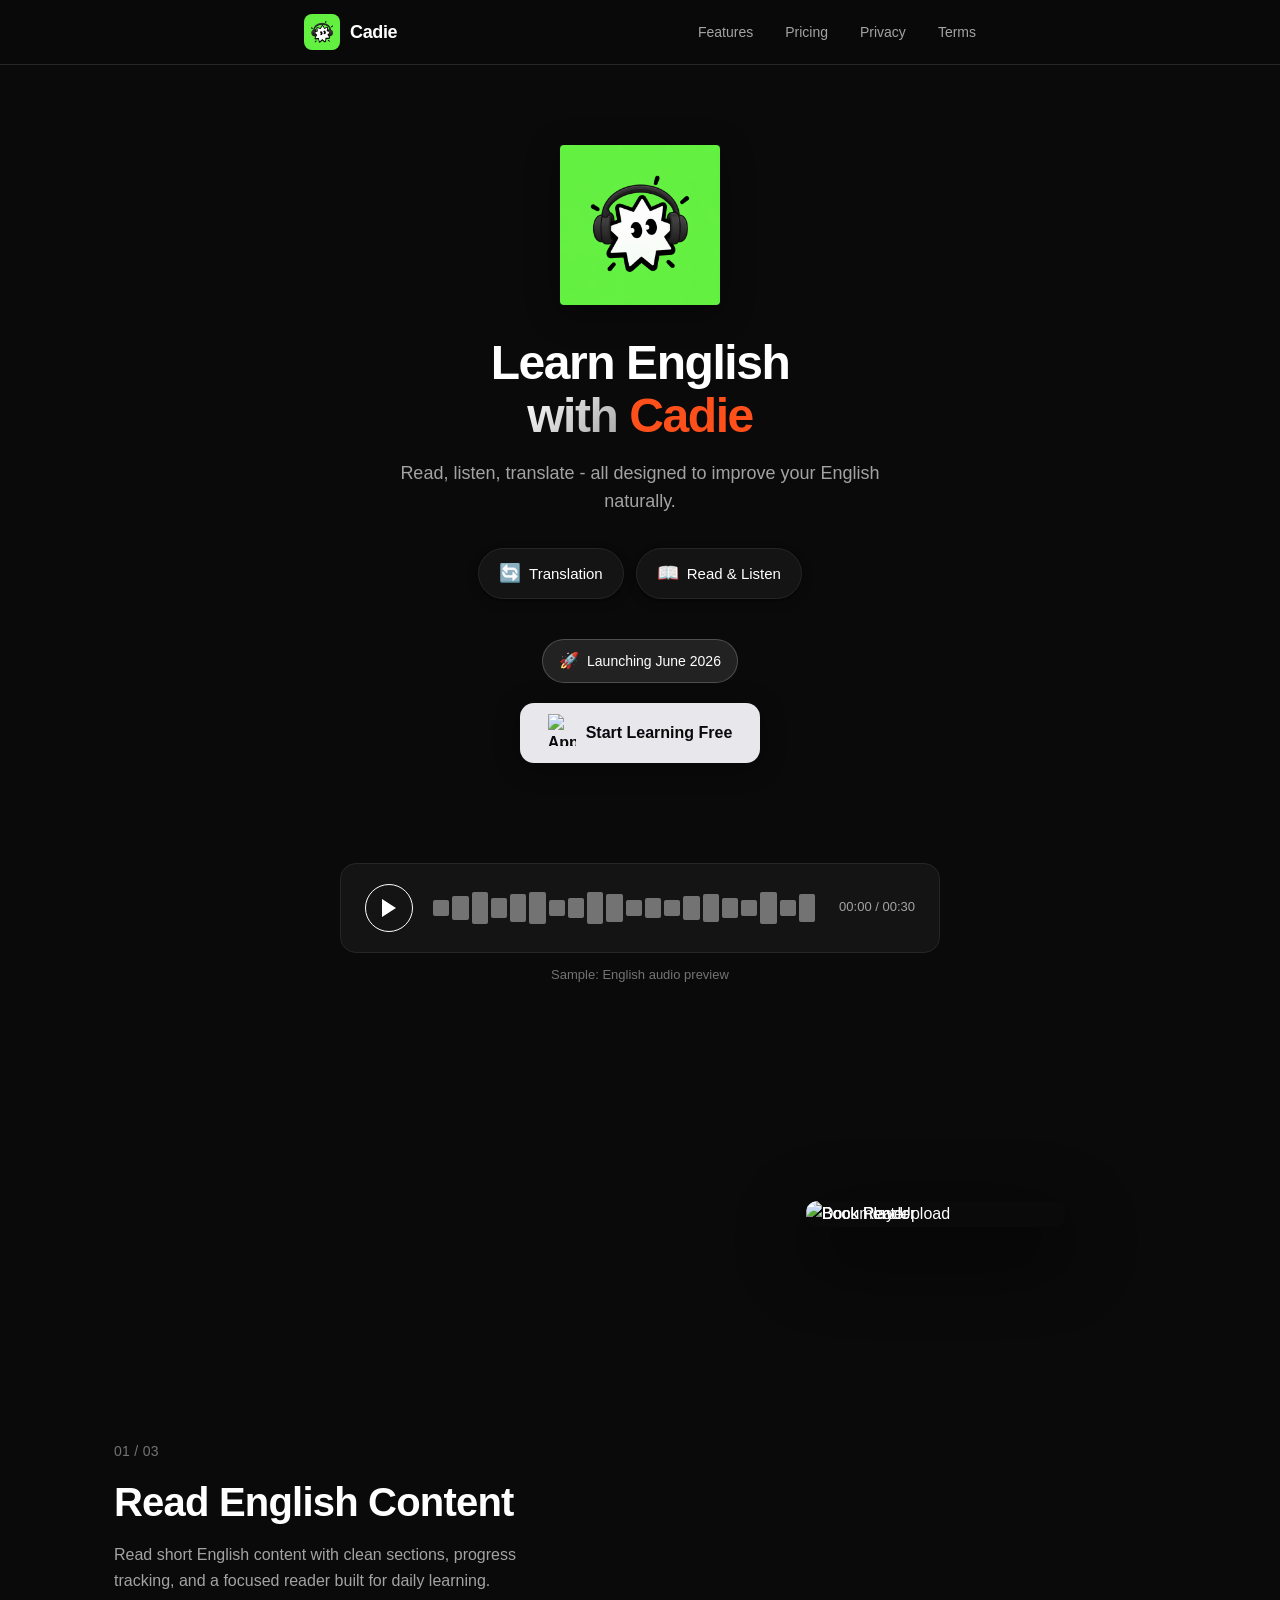
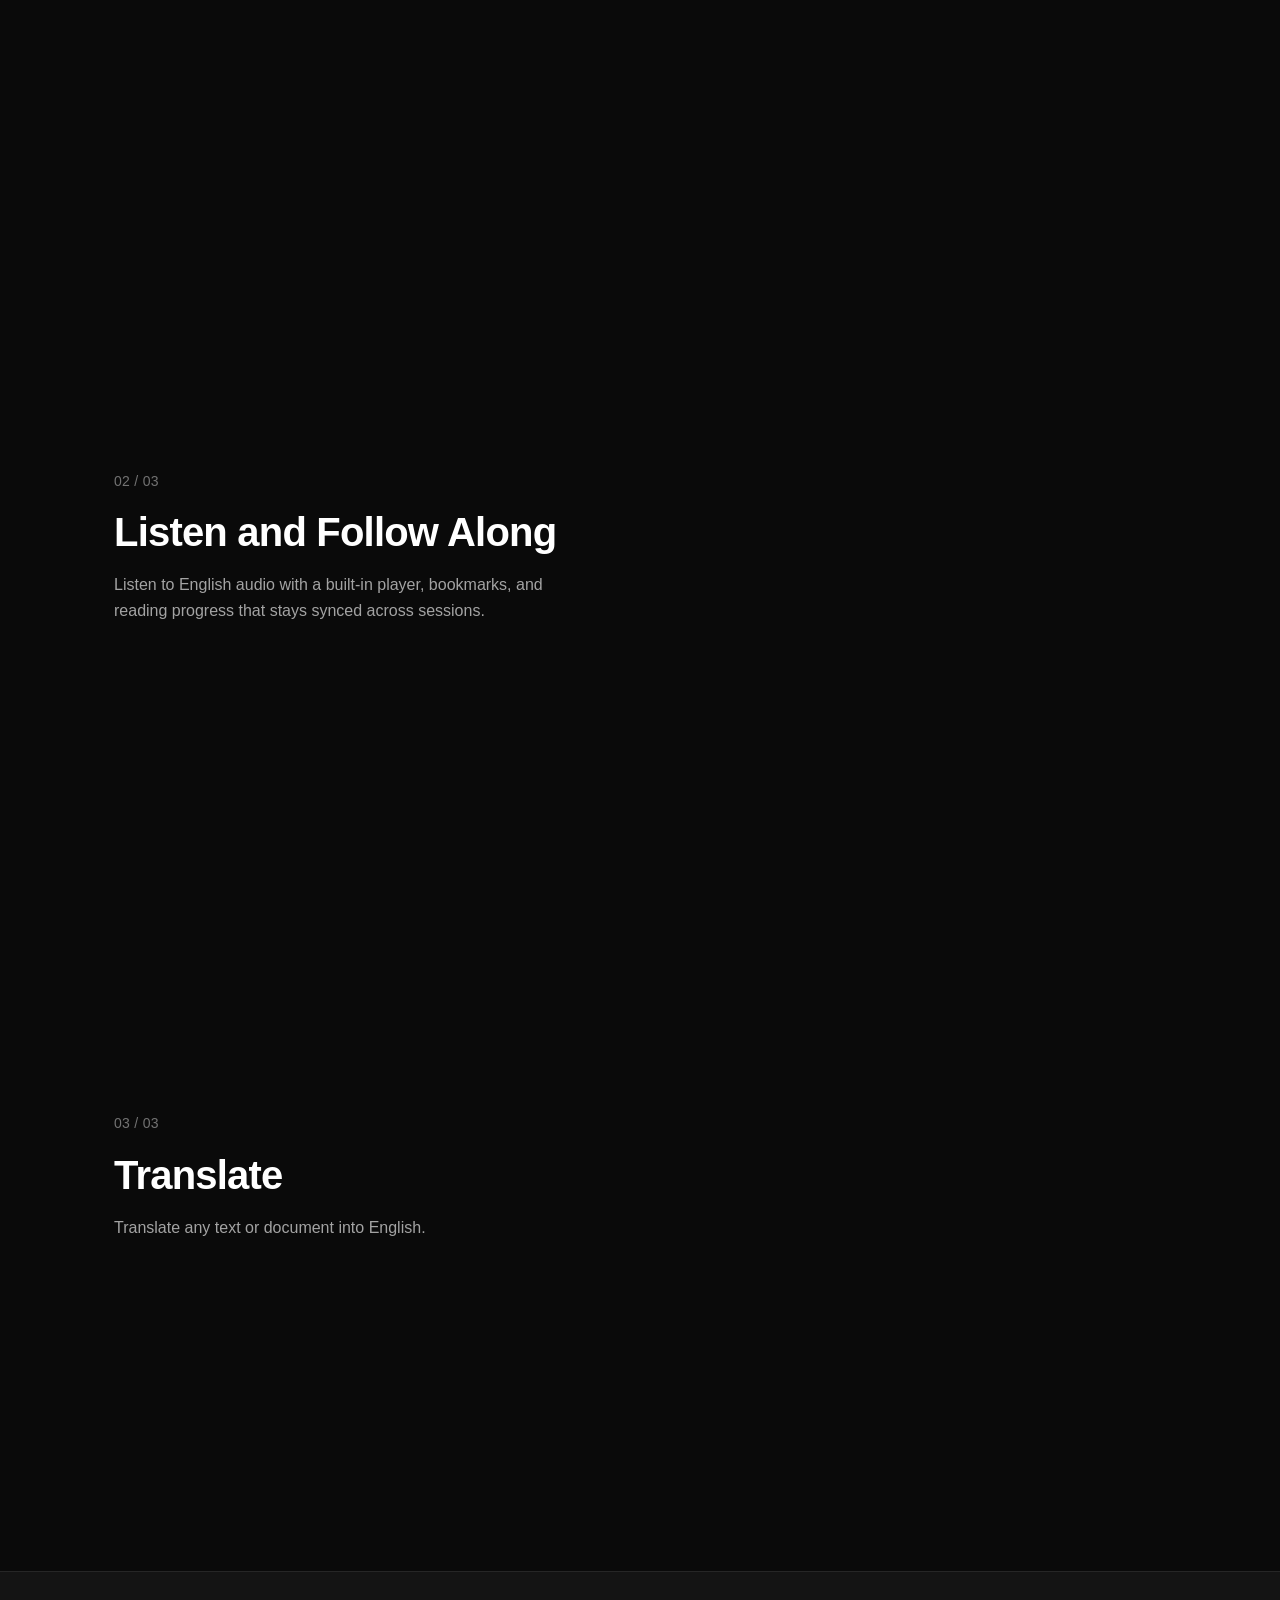
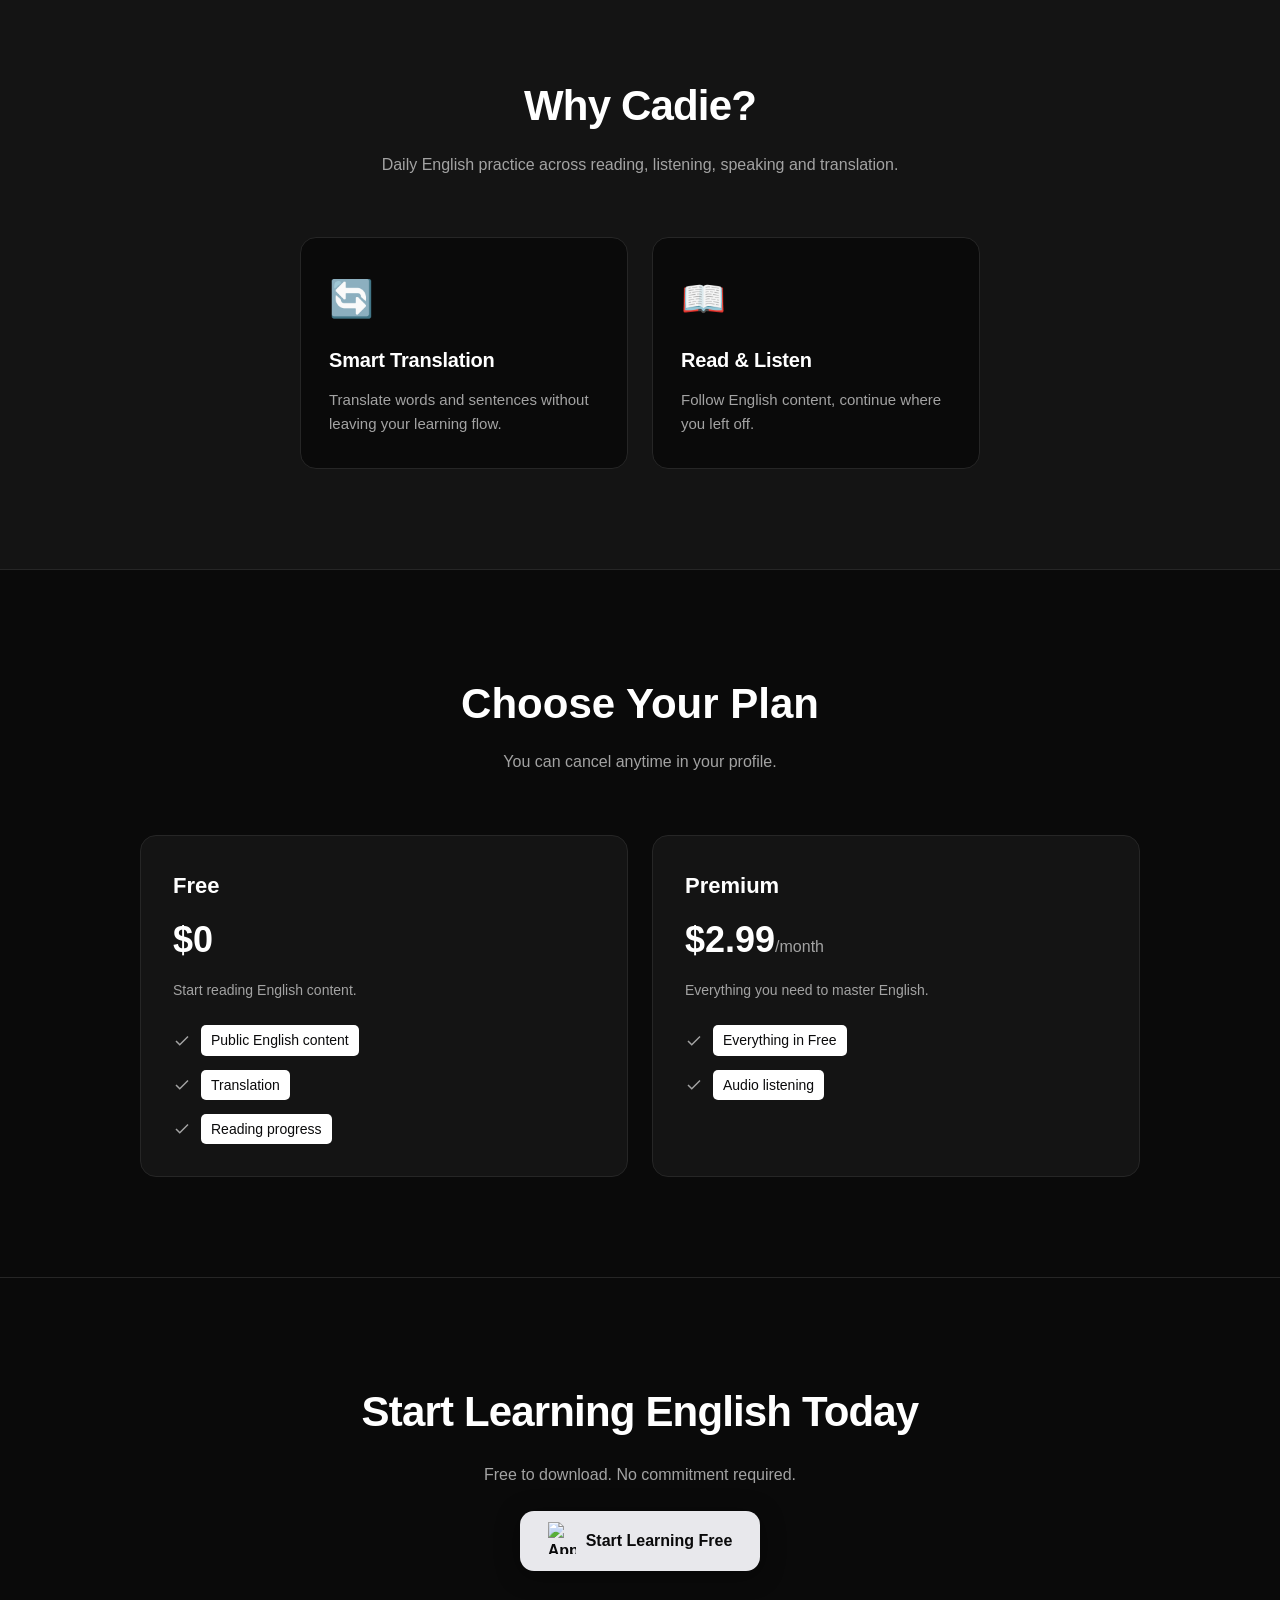
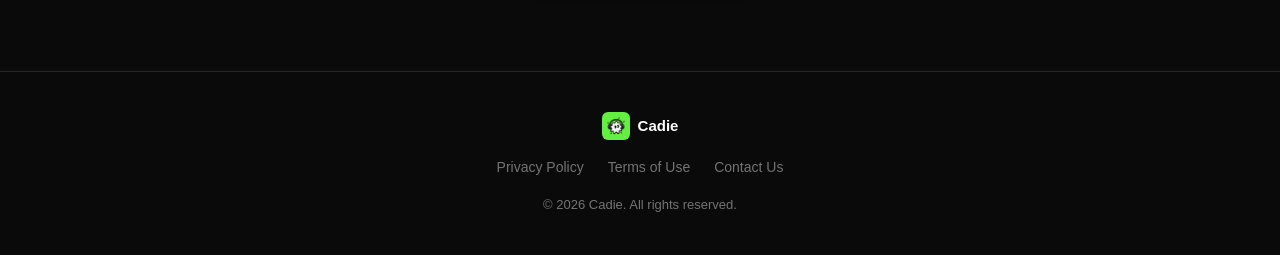
==== commit 6f53fc7a: "chore: rebrand logo/favicon, June launch, remove TTS/STT content - Replace dolphin.png + icon.png wi" ====
--- a/index.html
+++ b/index.html
@@ -14,24 +14,24 @@
     <meta property="og:url" content="https://aykutssert.github.io/cadie/">
     <meta property="og:title" content="Cadie - Read, Listen English">
     <meta property="og:description" content="Learn English with audio content, translation. Free to start.">
-    <meta property="og:image" content="https://aykutssert.github.io/cadie/icon.png">
+    <meta property="og:image" content="https://aykutssert.github.io/cadie/cadie-app-logo.png">
     <!-- Twitter Card -->
     <meta name="twitter:card" content="summary_large_image">
     <meta name="twitter:title" content="Cadie - Read, Listen English">
     <meta name="twitter:description" content="Learn English with audio content, translation.">
-    <meta name="twitter:image" content="https://aykutssert.github.io/cadie/icon.png">
+    <meta name="twitter:image" content="https://aykutssert.github.io/cadie/cadie-app-logo.png">
     <link rel="preconnect" href="https://fonts.googleapis.com">
     <link rel="preconnect" href="https://fonts.gstatic.com" crossorigin>
     <link href="https://fonts.googleapis.com/css2?family=Inter:wght@400;500;600;700&display=swap" rel="stylesheet">
     <link rel="stylesheet" href="style.css">
-    <link rel="icon" type="image/png" href="icon.png">
+    <link rel="icon" type="image/svg+xml" href="favicon.svg">
 </head>
 <body>
     <div class="nav-overlay"></div>
     <nav class="navbar">
         <div class="container nav-content">
             <a href="." class="logo">
-                <img src="dolphin.png" alt="" class="nav-logo" width="36" height="36">
+                <img src="cadie-app-logo.png" alt="" class="nav-logo" width="36" height="36">
                 <span class="logo-text">Cadie</span>
             </a>
             <button class="nav-toggle" aria-label="Toggle menu">
@@ -52,7 +52,7 @@
         <div class="container">
             <div class="hero-content">
                 <div class="app-logo">
-                    <img src="dolphin.png" alt="Cadie" class="logo-image" width="160" height="160">
+                    <img src="cadie-app-logo.png" alt="Cadie" class="logo-image" width="160" height="160">
                 </div>
                 <h1>Learn English<br><span class="gradient-text">with </span><span class="cadie-orange">Cadie</span></h1>
                 <p class="hero-subtitle">Read, listen, translate - all designed to improve your English naturally.</p>
@@ -68,7 +68,7 @@
                 </div>
                 <div class="launch-banner text-center">
                     <span class="launch-badge">🚀</span>
-                    <span class="launch-text">Launching May 2026</span>
+                    <span class="launch-text">Launching June 2026</span>
                 </div>
                 <a href="https://apps.apple.com/app/cadie" class="download-btn">
                     <img src="app-store.svg" alt="App Store" width="28" height="32">
@@ -657,7 +657,7 @@
     <footer class="footer">
         <div class="container footer-content">
             <div class="footer-brand">
-                <img src="dolphin.png" alt="" class="footer-logo" width="28" height="28">
+                <img src="cadie-app-logo.png" alt="" class="footer-logo" width="28" height="28">
                 <span class="footer-name">Cadie</span>
             </div>
             <div class="footer-links">
